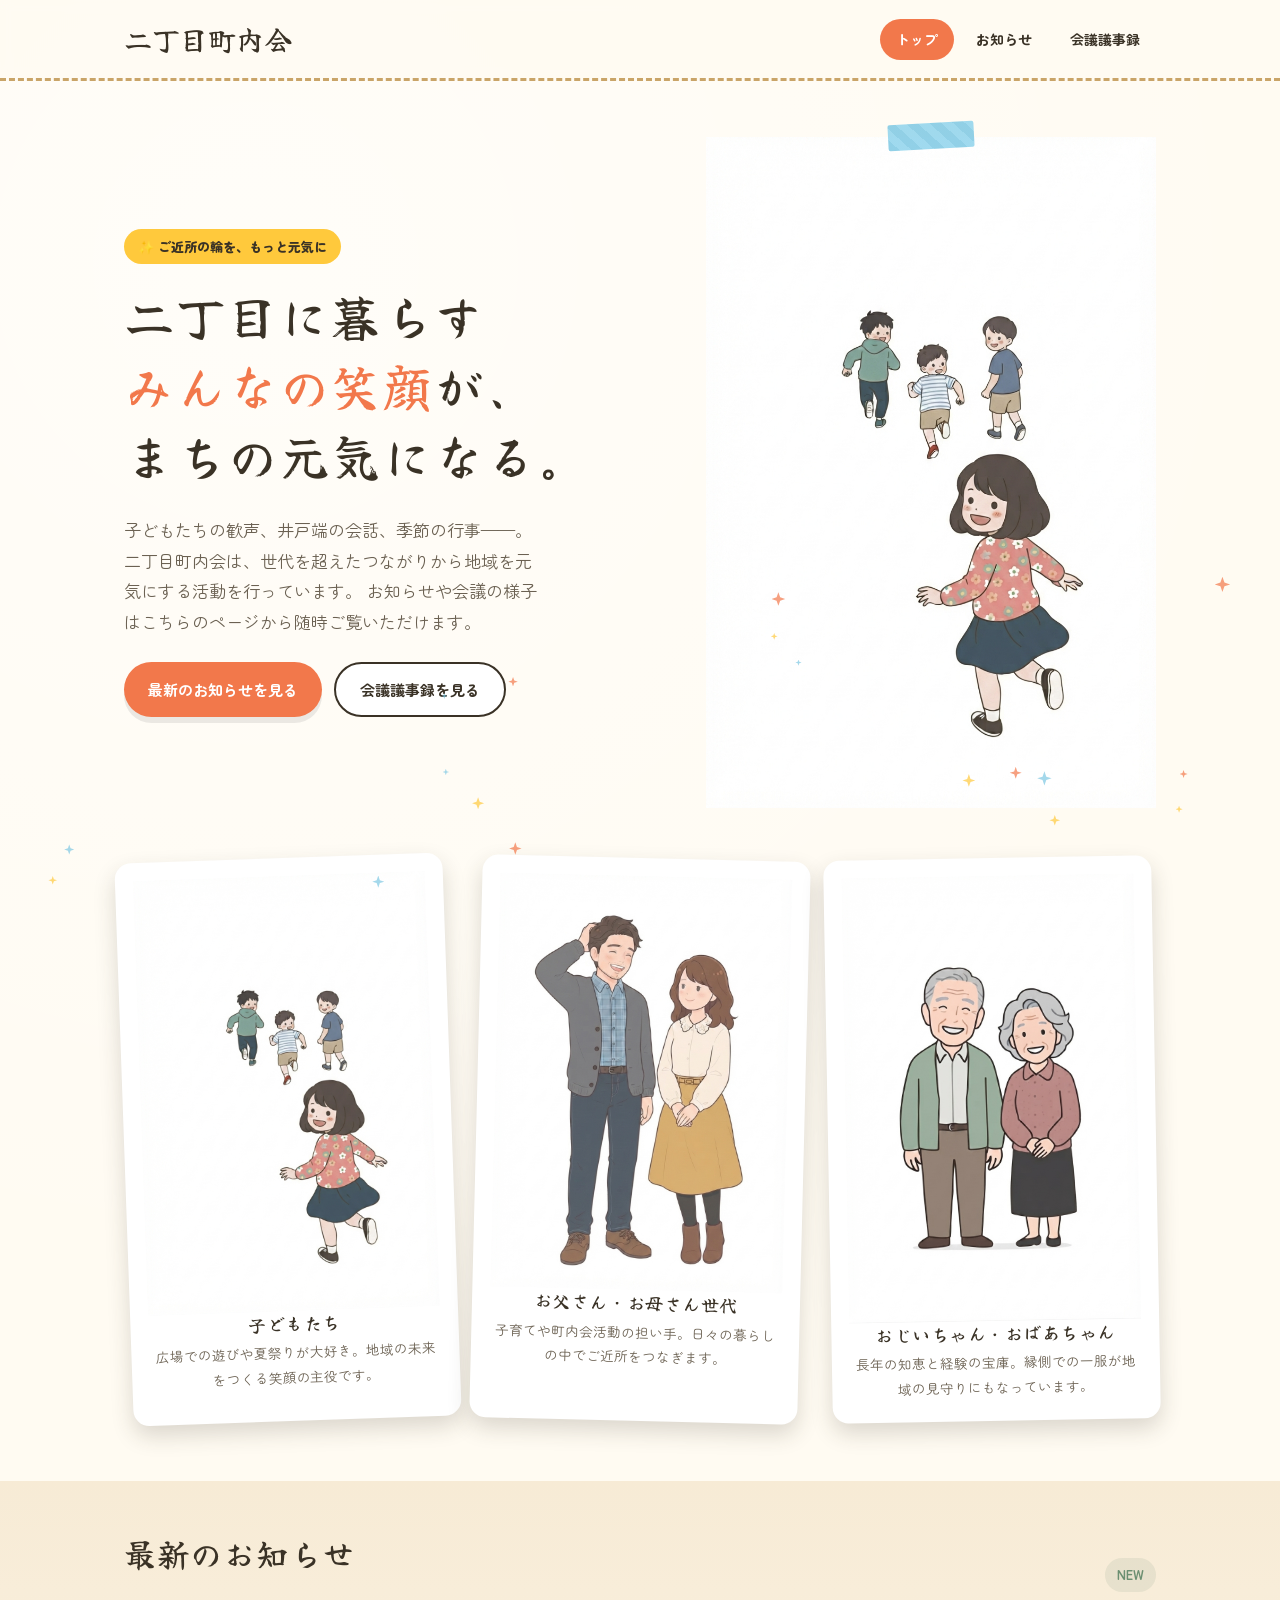
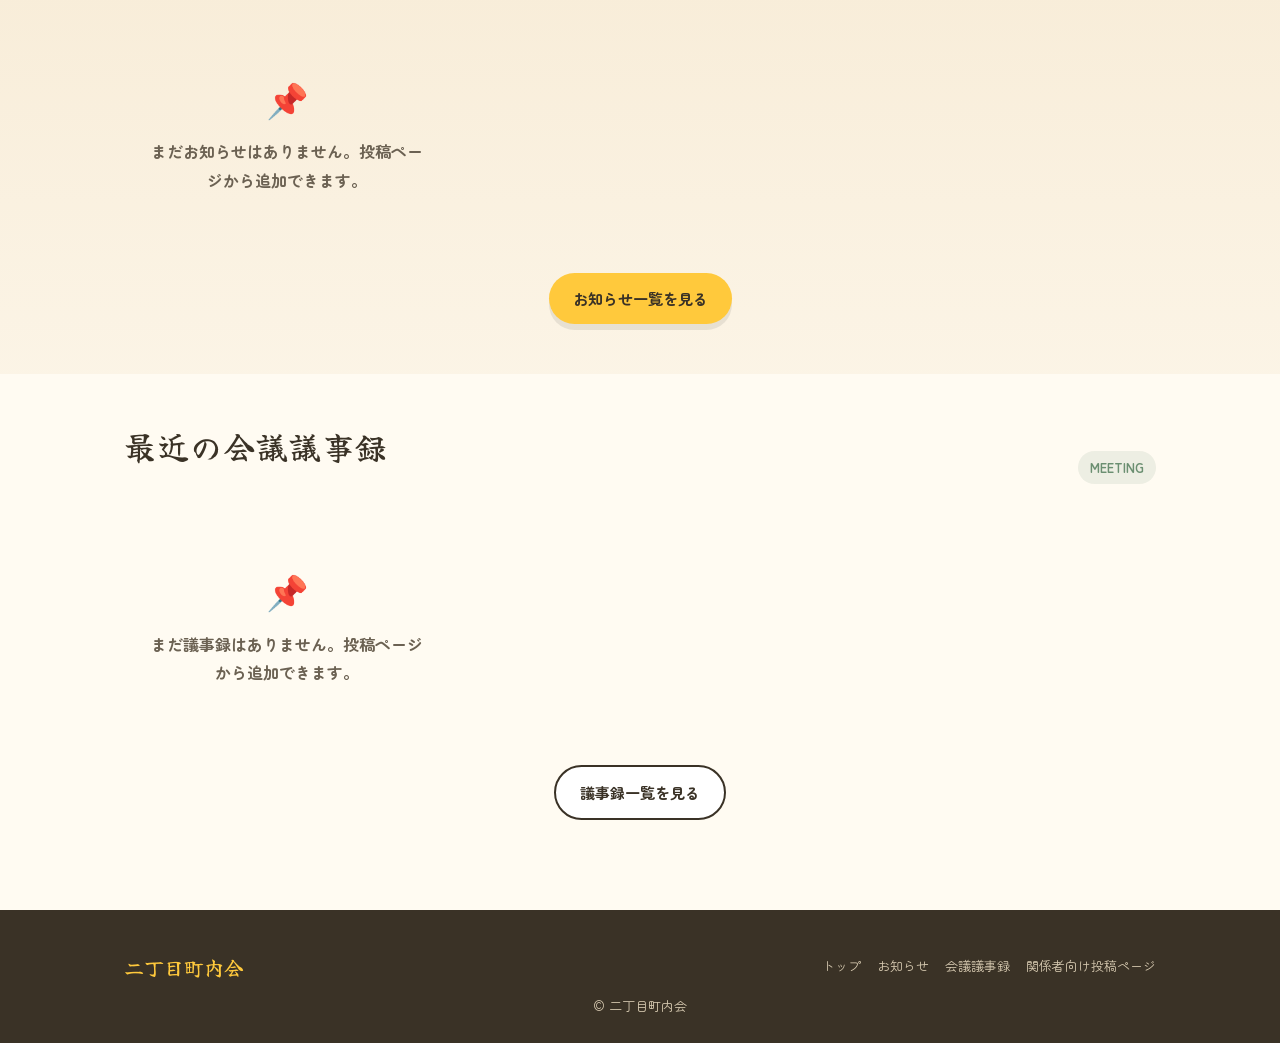
==== index.html @ 6f08406b "update2" ====
<!DOCTYPE html>
<html lang="ja">
<head>
<meta charset="UTF-8">
<meta name="viewport" content="width=device-width, initial-scale=1.0">
<title>二丁目町内会｜トップページ</title>
<link rel="stylesheet" href="css/style.css">
<meta name="viewport" content="width=device-width, initial-scale=1.0">
</head>
<body>
<div class="sparkle-field" aria-hidden="true"></div>

<header class="site-header">
  <div class="container">
    <a class="brand" href="index.html">二丁目町内会</a>
    <nav class="main-nav">
      <ul>
        <li><a href="index.html">トップ</a></li>
        <li><a href="oshirase.html">お知らせ</a></li>
        <li><a href="gijiroku.html">会議議事録</a></li>
      </ul>
    </nav>
  </div>
</header>

<main>

  <section class="hero">
    <div class="container">
      <div class="hero-text">
        <span class="hero-eyebrow">✨ ご近所の輪を、もっと元気に</span>
        <h1>二丁目に暮らす<br><span>みんなの笑顔</span>が、<br>まちの元気になる。</h1>
        <p class="lead">
          子どもたちの歓声、井戸端の会話、季節の行事——。
          二丁目町内会は、世代を超えたつながりから地域を元気にする活動を行っています。
          お知らせや会議の様子はこちらのページから随時ご覧いただけます。
        </p>
        <div class="hero-actions">
          <a class="btn btn-primary" href="oshirase.html">最新のお知らせを見る</a>
          <a class="btn btn-outline" href="gijiroku.html">会議議事録を見る</a>
        </div>
      </div>
      <div class="hero-illust">
        <div class="photo-frame">
          <div class="washi-tape"></div>
          <img src="assets/children.jpg" alt="砂場で仲良く遊ぶ二丁目の子どもたち">
        </div>
      </div>
    </div>
  </section>

  <section class="generations">
    <div class="container">
      <div class="gen-card">
        <img class="illust-photo" src="assets/children.jpg" alt="元気に遊ぶ子どもたち">
        <h3>子どもたち</h3>
        <p>広場での遊びや夏祭りが大好き。地域の未来をつくる笑顔の主役です。</p>
      </div>
      <div class="gen-card">
        <img class="illust-photo" src="assets/papa_mama.jpg" alt="仲の良いお父さん・お母さん世代">
        <h3>お父さん・お母さん世代</h3>
        <p>子育てや町内会活動の担い手。日々の暮らしの中でご近所をつなぎます。</p>
      </div>
      <div class="gen-card">
        <img class="illust-photo" src="assets/jiji_baba.jpg" alt="仲の良いおじいちゃん・おばあちゃん世代">
        <h3>おじいちゃん・おばあちゃん</h3>
        <p>長年の知恵と経験の宝庫。縁側での一服が地域の見守りにもなっています。</p>
      </div>
    </div>
  </section>

  <section class="block alt">
    <div class="container">
      <div class="section-head">
        <h2>最新のお知らせ</h2>
        <span class="tag">NEW</span>
      </div>
      <div id="preview-oshirase" class="board-grid"></div>
      <div style="text-align:center;margin-top:28px;">
        <a class="btn btn-sun" href="oshirase.html">お知らせ一覧を見る</a>
      </div>
    </div>
  </section>

  <section class="block">
    <div class="container">
      <div class="section-head">
        <h2>最近の会議議事録</h2>
        <span class="tag">MEETING</span>
      </div>
      <div id="preview-gijiroku" class="board-grid"></div>
      <div style="text-align:center;margin-top:28px;">
        <a class="btn btn-outline" href="gijiroku.html">議事録一覧を見る</a>
      </div>
    </div>
  </section>

</main>

<footer class="site-footer">
  <div class="container">
    <div>
      <h4>二丁目町内会</h4>
      <!-- <p>お問い合わせ：nichome-chonaikai@gmail.com</p> -->
    </div>
    <ul class="footer-links">
      <li><a href="index.html">トップ</a></li>
      <li><a href="oshirase.html">お知らせ</a></li>
      <li><a href="gijiroku.html">会議議事録</a></li>
      <li><a href="post.html">関係者向け投稿ページ</a></li>
    </ul>
  </div>
  <p class="footer-bottom">© 二丁目町内会</p>
</footer>

<script src="js/common.js"></script>
<script>
  document.addEventListener("DOMContentLoaded", () => {
    renderPreview("#preview-oshirase", "notice", 3, "まだお知らせはありません。投稿ページから追加できます。");
    renderPreview("#preview-gijiroku", "gijiroku", 3, "まだ議事録はありません。投稿ページから追加できます。");
  });
</script>
</body>
</html>
---- css/style.css ----
@import url('https://fonts.googleapis.com/css2?family=Yuji+Syuku&family=Zen+Maru+Gothic:wght@400;500;700;900&display=swap');

/* ============ デザイントークン ============ */
:root{
  --paper:      #FFFBF2; /* 生成りの紙色 */
  --cork:       #E8CDA0; /* コルクボード */
  --cork-dark:  #C9A468;
  --sky:        #7EC8E3; /* そら色 */
  --sun:        #FFC93C; /* ひまわり色 */
  --persimmon:  #F2784B; /* かき色 */
  --moss:       #6B8F71; /* もえぎ色 */
  --ink:        #3A3226; /* 墨色（文字） */
  --ink-soft:   #6b6152;
  --white:      #ffffff;

  --font-display: "Yuji Syuku", serif;
  --font-body: "Zen Maru Gothic", "Hiragino Maru Gothic ProN", sans-serif;

  --radius-card: 10px;
  --shadow-pin: 0 10px 22px rgba(58,50,38,.18);
}

*{ box-sizing:border-box; }
html{ scroll-behavior:smooth; }

body{
  margin:0;
  font-family:var(--font-body);
  color:var(--ink);
  background:
    radial-gradient(circle at 20% 10%, rgba(255,255,255,.5), transparent 40%),
    var(--paper);
  line-height:1.8;
  overflow-x:hidden;
}

img{ max-width:100%; display:block; }
a{ color:inherit; }

h1,h2,h3{
  font-family:var(--font-display);
  font-weight:400;
  letter-spacing:.03em;
  line-height:1.4;
  margin:0 0 .5em;
}

.container{
  max-width:1080px;
  margin:0 auto;
  padding:0 24px;
}

/* ============ きらきら演出（背景パーティクル） ============ */
.sparkle-field{
  position:fixed;
  inset:0;
  pointer-events:none;
  z-index:1;
  overflow:hidden;
}
.sparkle-field span{
  position:absolute;
  display:block;
  width:8px;
  height:8px;
  background:var(--sun);
  clip-path: polygon(50% 0%, 63% 38%, 100% 50%, 63% 62%, 50% 100%, 37% 62%, 0% 50%, 37% 38%);
  opacity:.7;
  animation: float-sparkle linear infinite;
}
.sparkle-field span:nth-child(odd){ background:var(--sky); }
.sparkle-field span:nth-child(3n){ background:var(--persimmon); }

@keyframes float-sparkle{
  0%   { transform:translateY(0) rotate(0deg) scale(.7); opacity:0; }
  10%  { opacity:.8; }
  90%  { opacity:.7; }
  100% { transform:translateY(-110vh) rotate(200deg) scale(1.1); opacity:0; }
}

@media (prefers-reduced-motion: reduce){
  .sparkle-field{ display:none; }
  *{ animation-duration:.001ms !important; animation-iteration-count:1 !important; }
}

/* ============ ヘッダー ============ */
.site-header{
  position:sticky;
  top:0;
  z-index:20;
  background:rgba(255,251,242,.9);
  backdrop-filter:blur(6px);
  border-bottom:3px dashed var(--cork-dark);
}
.site-header .container{
  display:flex;
  align-items:center;
  justify-content:space-between;
  padding-top:14px;
  padding-bottom:14px;
  flex-wrap:wrap;
  gap:10px;
}
.brand{
  display:flex;
  align-items:baseline;
  gap:10px;
  font-family:var(--font-display);
  font-size:clamp(20px,3vw,28px);
  text-decoration:none;
  color:var(--ink);
}
.brand small{
  font-family:var(--font-body);
  font-size:12px;
  color:var(--ink-soft);
  font-weight:700;
}
.main-nav ul{
  list-style:none;
  display:flex;
  gap:6px;
  margin:0;
  padding:0;
  flex-wrap:wrap;
}
.main-nav a{
  display:inline-block;
  padding:8px 16px;
  border-radius:999px;
  text-decoration:none;
  font-weight:700;
  font-size:14px;
  color:var(--ink);
  transition:background .2s, transform .2s;
}
.main-nav a:hover{ background:var(--sun); transform:translateY(-2px); }
.main-nav a.is-active{ background:var(--persimmon); color:#fff; }

/* ============ ヒーロー ============ */
.hero{
  position:relative;
  padding:56px 0 40px;
  overflow:hidden;
}
.hero .container{
  display:grid;
  grid-template-columns:1.1fr .9fr;
  gap:32px;
  align-items:center;
}
.hero-eyebrow{
  display:inline-flex;
  align-items:center;
  gap:8px;
  background:var(--sun);
  color:var(--ink);
  font-weight:900;
  font-size:13px;
  padding:6px 14px;
  border-radius:999px;
  margin-bottom:16px;
}
.hero h1{
  font-size:clamp(30px,4.4vw,50px);
  color:var(--ink);
}
.hero h1 span{ color:var(--persimmon); }
.hero p.lead{
  font-size:17px;
  color:var(--ink-soft);
  max-width:46ch;
  margin-bottom:24px;
}
.hero-illust{
  position:relative;
}
.hero-illust svg{
  width:100%;
  height:auto;
  filter:drop-shadow(0 14px 18px rgba(58,50,38,.15));
  animation: sway 6s ease-in-out infinite;
}
@keyframes sway{
  0%,100%{ transform:translateY(0) rotate(-.4deg); }
  50%{ transform:translateY(-8px) rotate(.4deg); }
}

.btn{
  display:inline-flex;
  align-items:center;
  gap:8px;
  padding:12px 24px;
  border-radius:999px;
  border:none;
  font-family:var(--font-body);
  font-weight:700;
  font-size:15px;
  cursor:pointer;
  text-decoration:none;
  transition:transform .2s, box-shadow .2s, background .2s;
  box-shadow:0 6px 0 rgba(0,0,0,.08);
}
.btn:active{ transform:translateY(3px); box-shadow:none; }
.btn-primary{ background:var(--persimmon); color:#fff; }
.btn-primary:hover{ background:#e0663a; }
.btn-outline{ background:var(--white); color:var(--ink); border:2px solid var(--ink); box-shadow:none; }
.btn-outline:hover{ background:var(--ink); color:#fff; }
.btn-sun{ background:var(--sun); color:var(--ink); }

.hero-actions{ display:flex; gap:12px; flex-wrap:wrap; }

/* 世代が並ぶ帯 */
.generations{
  padding:10px 0 60px;
}
.generations .container{
  display:grid;
  grid-template-columns:repeat(3,1fr);
  gap:24px;
}
.gen-card{
  background:var(--white);
  border-radius:16px;
  padding:18px 18px 22px;
  text-align:center;
  box-shadow:var(--shadow-pin);
  transform:rotate(var(--tilt,0deg));
  transition:transform .25s;
}
.gen-card:nth-child(1){ --tilt:-2deg; }
.gen-card:nth-child(2){ --tilt:1.4deg; }
.gen-card:nth-child(3){ --tilt:-1deg; }
.gen-card:hover{ transform:rotate(0deg) translateY(-6px); }
.gen-card svg{ width:100%; height:auto; margin-bottom:10px; }
.gen-card h3{ font-size:18px; margin-bottom:4px; }
.gen-card p{ font-size:13.5px; color:var(--ink-soft); margin:0; }

/* ============ セクション見出し ============ */
.section-head{
  display:flex;
  align-items:flex-end;
  justify-content:space-between;
  flex-wrap:wrap;
  gap:12px;
  margin-bottom:26px;
}
.section-head h2{ font-size:clamp(22px,3vw,32px); }
.section-head .tag{
  font-family:var(--font-body);
  font-weight:700;
  font-size:13px;
  color:var(--moss);
  background:rgba(107,143,113,.12);
  padding:5px 12px;
  border-radius:999px;
}

section.block{ padding:50px 0; position:relative; }
section.block.alt{
  background:
    linear-gradient(180deg, rgba(232,205,160,.35), rgba(232,205,160,.15));
}

/* ============ コルクボード（お知らせ/議事録一覧） ============ */
.corkboard{
  position:relative;
  background:
    radial-gradient(circle at 10px 10px, rgba(0,0,0,.05) 1px, transparent 1.6px),
    var(--cork);
  background-size:14px 14px, auto;
  border:10px solid var(--cork-dark);
  border-radius:18px;
  padding:34px;
  box-shadow: inset 0 0 40px rgba(0,0,0,.15);
}
.board-grid{
  display:grid;
  grid-template-columns:repeat(auto-fill,minmax(260px,1fr));
  gap:28px;
}

.notice-card{
  position:relative;
  background:var(--white);
  border-radius:4px;
  padding:16px 16px 20px;
  box-shadow:var(--shadow-pin);
  transform:rotate(var(--tilt,-1deg));
  transition:transform .2s, box-shadow .2s;
}
.notice-card:hover{ transform:rotate(0) translateY(-4px); box-shadow:0 16px 26px rgba(58,50,38,.24); }
.notice-card:nth-child(2n){ --tilt:1.2deg; }
.notice-card:nth-child(3n){ --tilt:-1.8deg; }

.washi-tape{
  position:absolute;
  top:-14px;
  left:50%;
  transform:translateX(-50%) rotate(-3deg);
  width:86px;
  height:26px;
  background:repeating-linear-gradient(45deg,var(--sky),var(--sky) 8px,#8fd3ec 8px,#8fd3ec 16px);
  opacity:.85;
  border-radius:2px;
}
.notice-card:nth-child(2n) .washi-tape{ background:repeating-linear-gradient(45deg,var(--persimmon),var(--persimmon) 8px,#ff9a6d 8px,#ff9a6d 16px); }
.notice-card:nth-child(3n) .washi-tape{ background:repeating-linear-gradient(45deg,var(--sun),var(--sun) 8px,#ffe08a 8px,#ffe08a 16px); }

.notice-photo{
  width:100%;
  aspect-ratio:4/3;
  object-fit:cover;
  border-radius:3px;
  margin-bottom:12px;
  background:var(--paper) center/cover no-repeat;
  border:1px solid rgba(58,50,38,.08);
}
.notice-meta{
  display:flex;
  gap:8px;
  align-items:center;
  font-size:12px;
  color:var(--ink-soft);
  margin-bottom:6px;
  font-weight:700;
}
.notice-meta .badge{
  background:var(--moss);
  color:#fff;
  padding:2px 9px;
  border-radius:999px;
  font-size:11px;
}
.notice-card h3{ font-size:17px; margin-bottom:6px; }
.notice-card p.desc{ font-size:14px; color:var(--ink); white-space:pre-wrap; margin:0; }

.empty-note{
  text-align:center;
  padding:50px 20px;
  color:var(--ink-soft);
  font-weight:700;
}
.empty-note span{ font-size:34px; display:block; margin-bottom:8px; }

/* ============ フッター ============ */
.site-footer{
  background:var(--ink);
  color:#f4ead9;
  padding:40px 0 26px;
  margin-top:40px;
}
.site-footer .container{
  display:flex;
  justify-content:space-between;
  flex-wrap:wrap;
  gap:20px;
}
.site-footer h4{ font-family:var(--font-display); font-weight:400; margin:0 0 8px; font-size:20px; color:var(--sun); }
.site-footer p{ margin:0; font-size:13px; color:#d8cbb2; }
.footer-links{ list-style:none; padding:0; margin:0; display:flex; gap:16px; flex-wrap:wrap; }
.footer-links a{ text-decoration:none; font-size:13px; color:#d8cbb2; }
.footer-links a:hover{ color:var(--sun); }
.footer-bottom{
  text-align:center;
  font-size:12px;
  color:#a89777;
  margin-top:24px;
}

/* ============ 投稿ページ用フォーム ============ */
.lock-screen{
  max-width:420px;
  margin:70px auto;
  background:var(--white);
  padding:36px;
  border-radius:16px;
  box-shadow:var(--shadow-pin);
  text-align:center;
}
.lock-screen .icon{ font-size:40px; }
.field{ margin-bottom:18px; text-align:left; }
.field label{ display:block; font-weight:700; font-size:13.5px; margin-bottom:6px; }
.field input[type="password"],
.field input[type="text"],
.field input[type="date"],
.field select,
.field textarea{
  width:100%;
  padding:11px 14px;
  border-radius:10px;
  border:2px solid #e6dcc7;
  font-family:var(--font-body);
  font-size:15px;
  background:var(--paper);
}
.field textarea{ min-height:110px; resize:vertical; }
.field input:focus, .field select:focus, .field textarea:focus{
  outline:3px solid var(--sky);
  outline-offset:1px;
}
.error-msg{ color:var(--persimmon); font-size:13px; font-weight:700; min-height:18px; }

.admin-wrap{
  max-width:760px;
  margin:0 auto;
}
.admin-card{
  background:var(--white);
  border-radius:16px;
  padding:28px;
  box-shadow:var(--shadow-pin);
  margin-bottom:28px;
}
.admin-card h2{ font-size:20px; }
.file-drop{
  border:2px dashed var(--cork-dark);
  border-radius:12px;
  padding:18px;
  text-align:center;
  color:var(--ink-soft);
  font-size:13px;
  background:rgba(232,205,160,.15);
}
.preview-thumb{ margin-top:10px; max-height:160px; border-radius:8px; overflow:hidden; }
.entry-row{
  display:flex;
  gap:14px;
  align-items:flex-start;
  padding:14px 0;
  border-bottom:1px solid #eee2cc;
}
.entry-row img{ width:76px; height:76px; object-fit:cover; border-radius:8px; flex:none; }
.entry-row .info{ flex:1; }
.entry-row .info h4{ margin:0 0 4px; font-size:15px; }
.entry-row .info p{ margin:0; font-size:12.5px; color:var(--ink-soft); }
.entry-row .del-btn{
  background:none;
  border:1px solid var(--persimmon);
  color:var(--persimmon);
  border-radius:999px;
  padding:6px 14px;
  font-size:12px;
  font-weight:700;
  cursor:pointer;
  flex:none;
}
.entry-row .del-btn:hover{ background:var(--persimmon); color:#fff; }
.toast{
  position:fixed;
  bottom:24px;
  left:50%;
  transform:translateX(-50%) translateY(20px);
  background:var(--ink);
  color:#fff;
  padding:12px 22px;
  border-radius:999px;
  font-size:14px;
  font-weight:700;
  opacity:0;
  pointer-events:none;
  transition:opacity .3s, transform .3s;
  z-index:50;
}
.toast.show{ opacity:1; transform:translateX(-50%) translateY(0); }

.logout-bar{
  display:flex;
  justify-content:flex-end;
  margin-bottom:14px;
}
.logout-bar button{
  background:none;
  border:none;
  color:var(--ink-soft);
  text-decoration:underline;
  cursor:pointer;
  font-size:13px;
  font-family:var(--font-body);
}

/* ============ レスポンシブ ============ */
@media (max-width: 760px){
  .hero .container{ grid-template-columns:1fr; }
  .hero-illust{ order:-1; max-width:320px; margin:0 auto; }
  .generations .container{ grid-template-columns:1fr; }
  .site-footer .container{ flex-direction:column; }
}
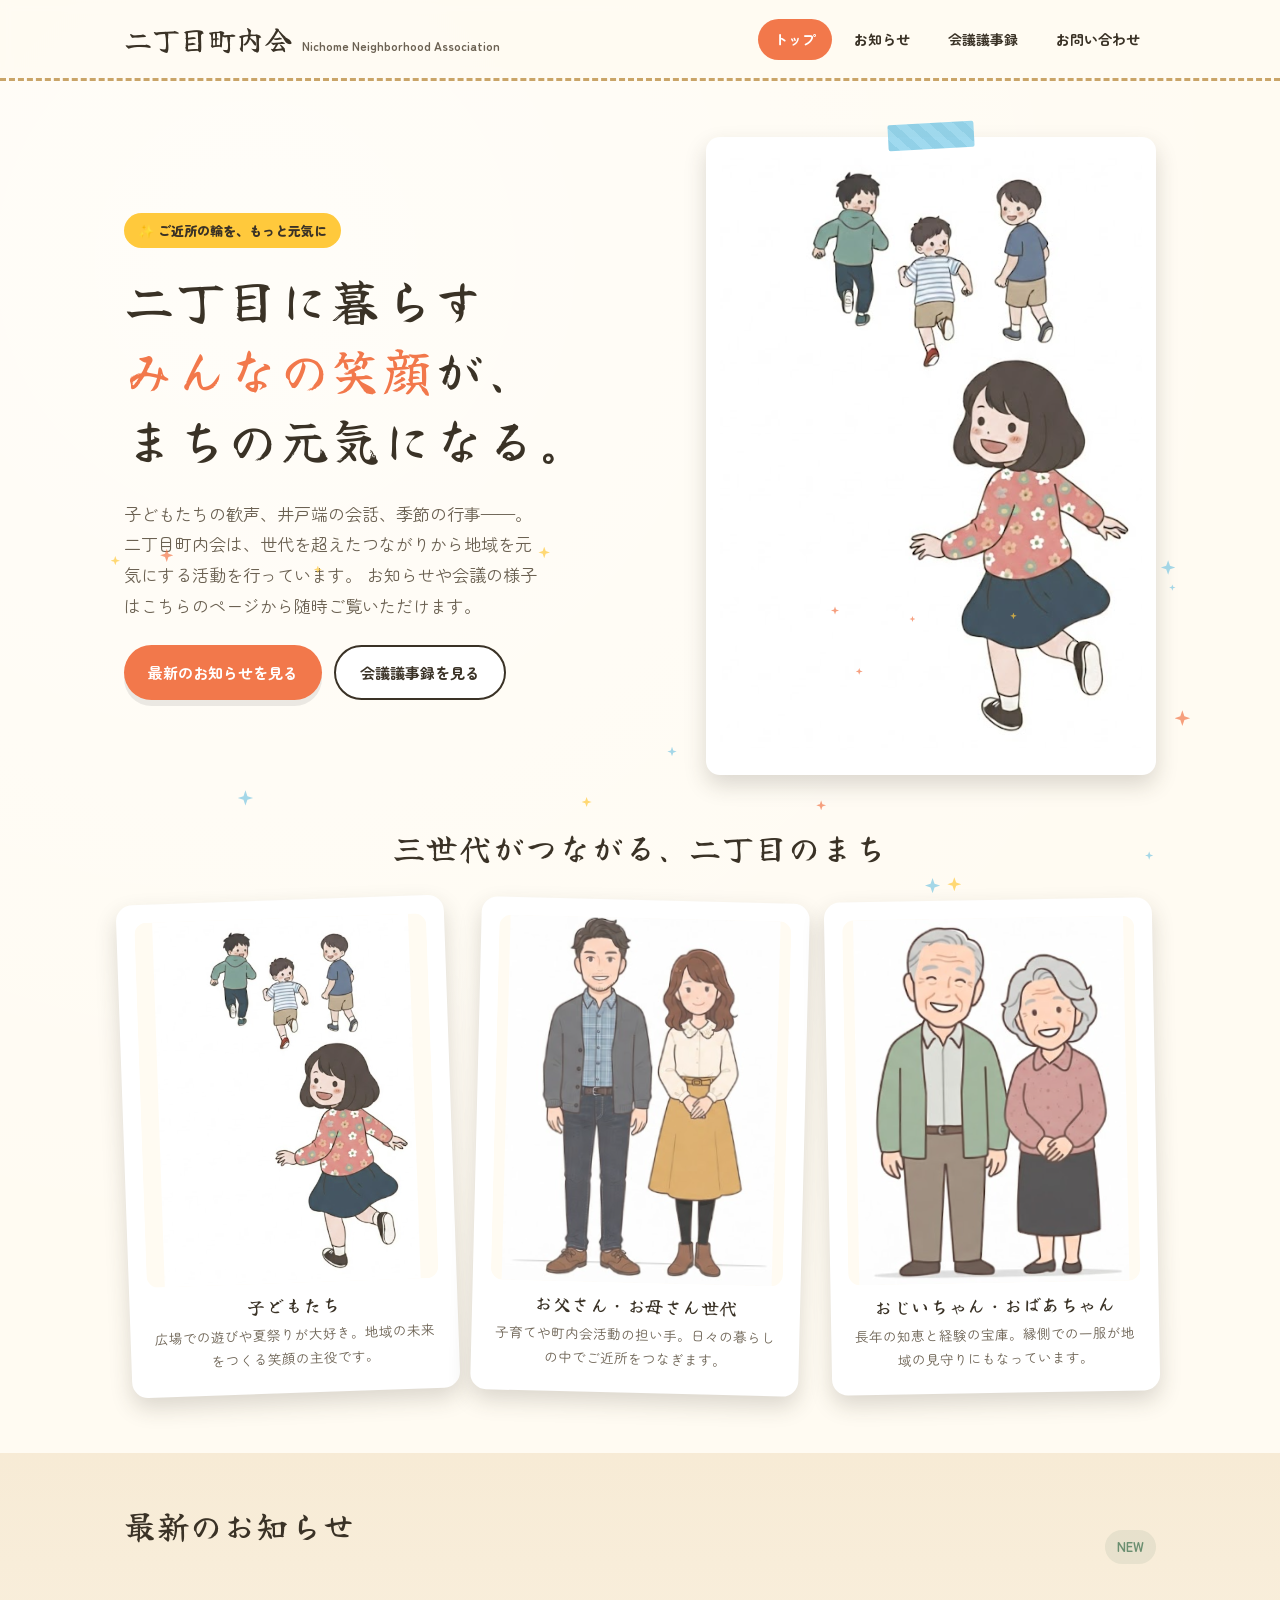
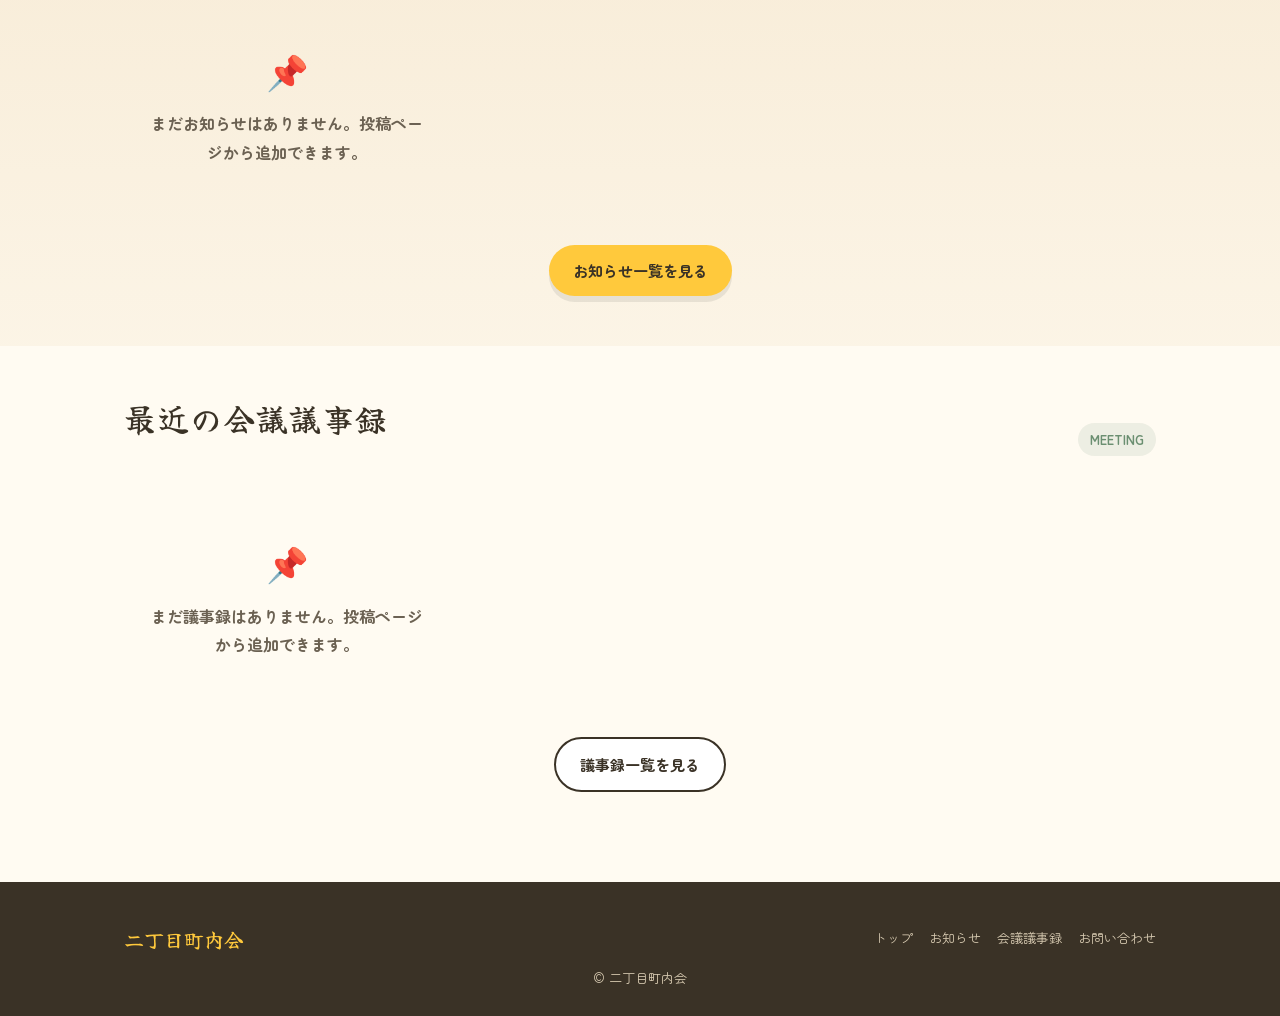
==== commit ec839c05: "update4" ====
--- a/index.html
+++ b/index.html
@@ -5,19 +5,19 @@
 <meta name="viewport" content="width=device-width, initial-scale=1.0">
 <title>二丁目町内会｜トップページ</title>
 <link rel="stylesheet" href="css/style.css">
-<meta name="viewport" content="width=device-width, initial-scale=1.0">
 </head>
 <body>
 <div class="sparkle-field" aria-hidden="true"></div>
 
 <header class="site-header">
   <div class="container">
-    <a class="brand" href="index.html">二丁目町内会</a>
+    <a class="brand" href="index.html">二丁目町内会 <small>Nichome Neighborhood Association</small></a>
     <nav class="main-nav">
       <ul>
         <li><a href="index.html">トップ</a></li>
         <li><a href="oshirase.html">お知らせ</a></li>
         <li><a href="gijiroku.html">会議議事録</a></li>
+        <li><a href="contact.html">お問い合わせ</a></li>
       </ul>
     </nav>
   </div>
@@ -36,14 +36,14 @@
           お知らせや会議の様子はこちらのページから随時ご覧いただけます。
         </p>
         <div class="hero-actions">
-          <a class="btn btn-primary" href="oshirase.html">最新のお知らせを見る</a>
+          <a class="btn btn-primary btn-pulse" href="oshirase.html">最新のお知らせを見る</a>
           <a class="btn btn-outline" href="gijiroku.html">会議議事録を見る</a>
         </div>
       </div>
       <div class="hero-illust">
         <div class="photo-frame">
           <div class="washi-tape"></div>
-          <img src="assets/children.jpg" alt="砂場で仲良く遊ぶ二丁目の子どもたち">
+          <img src="assets/illust-kids.png" alt="砂場で仲良く遊ぶ二丁目の子どもたち">
         </div>
       </div>
     </div>
@@ -51,27 +51,32 @@
 
   <section class="generations">
     <div class="container">
-      <div class="gen-card">
-        <img class="illust-photo" src="assets/children.jpg" alt="元気に遊ぶ子どもたち">
-        <h3>子どもたち</h3>
-        <p>広場での遊びや夏祭りが大好き。地域の未来をつくる笑顔の主役です。</p>
+      <div class="section-head reveal" style="justify-content:center;text-align:center;display:block;margin-bottom:30px;">
+        <h2>三世代がつながる、二丁目のまち</h2>
       </div>
-      <div class="gen-card">
-        <img class="illust-photo" src="assets/papa_mama.jpg" alt="仲の良いお父さん・お母さん世代">
-        <h3>お父さん・お母さん世代</h3>
-        <p>子育てや町内会活動の担い手。日々の暮らしの中でご近所をつなぎます。</p>
-      </div>
-      <div class="gen-card">
-        <img class="illust-photo" src="assets/jiji_baba.jpg" alt="仲の良いおじいちゃん・おばあちゃん世代">
-        <h3>おじいちゃん・おばあちゃん</h3>
-        <p>長年の知恵と経験の宝庫。縁側での一服が地域の見守りにもなっています。</p>
+      <div class="gen-grid">
+        <div class="gen-card">
+          <img class="illust-photo" src="assets/illust-kids.png" alt="元気に遊ぶ子どもたち">
+          <h3>子どもたち</h3>
+          <p>広場での遊びや夏祭りが大好き。地域の未来をつくる笑顔の主役です。</p>
+        </div>
+        <div class="gen-card">
+          <img class="illust-photo" src="assets/illust-parents.png" alt="仲の良いお父さん・お母さん世代">
+          <h3>お父さん・お母さん世代</h3>
+          <p>子育てや町内会活動の担い手。日々の暮らしの中でご近所をつなぎます。</p>
+        </div>
+        <div class="gen-card">
+          <img class="illust-photo" src="assets/illust-grandparents.png" alt="仲の良いおじいちゃん・おばあちゃん世代">
+          <h3>おじいちゃん・おばあちゃん</h3>
+          <p>長年の知恵と経験の宝庫。縁側での一服が地域の見守りにもなっています。</p>
+        </div>
       </div>
     </div>
   </section>
 
   <section class="block alt">
     <div class="container">
-      <div class="section-head">
+      <div class="section-head reveal">
         <h2>最新のお知らせ</h2>
         <span class="tag">NEW</span>
       </div>
@@ -84,7 +89,7 @@
 
   <section class="block">
     <div class="container">
-      <div class="section-head">
+      <div class="section-head reveal">
         <h2>最近の会議議事録</h2>
         <span class="tag">MEETING</span>
       </div>
@@ -101,13 +106,14 @@
   <div class="container">
     <div>
       <h4>二丁目町内会</h4>
-      <!-- <p>お問い合わせ：nichome-chonaikai@gmail.com</p> -->
+      <!-- <p>〒000-0000 二丁目地区内　会館：二丁目集会所</p>
+      <p>お問い合わせ：nichome-chonaikai@example.com（仮）</p> -->
     </div>
     <ul class="footer-links">
       <li><a href="index.html">トップ</a></li>
       <li><a href="oshirase.html">お知らせ</a></li>
       <li><a href="gijiroku.html">会議議事録</a></li>
-      <li><a href="post.html">関係者向け投稿ページ</a></li>
+      <li><a href="contact.html">お問い合わせ</a></li>
     </ul>
   </div>
   <p class="footer-bottom">© 二丁目町内会</p>
@@ -121,4 +127,4 @@
   });
 </script>
 </body>
-</html>+</html>
--- a/css/style.css
+++ b/css/style.css
@@ -21,7 +21,7 @@
 }
 
 *{ box-sizing:border-box; }
-html{ scroll-behavior:smooth; }
+html{ scroll-behavior:smooth; -webkit-text-size-adjust:100%; text-size-adjust:100%; }
 
 body{
   margin:0;
@@ -32,9 +32,10 @@
     var(--paper);
   line-height:1.8;
   overflow-x:hidden;
-}
-
-img{ max-width:100%; display:block; }
+  width:100%;
+}
+
+img,svg{ max-width:100%; display:block; }
 a{ color:inherit; }
 
 h1,h2,h3{
@@ -81,6 +82,7 @@
 
 @media (prefers-reduced-motion: reduce){
   .sparkle-field{ display:none; }
+  .reveal{ opacity:1 !important; transform:none !important; }
   *{ animation-duration:.001ms !important; animation-iteration-count:1 !important; }
 }
 
@@ -182,10 +184,60 @@
   filter:drop-shadow(0 14px 18px rgba(58,50,38,.15));
   animation: sway 6s ease-in-out infinite;
 }
+.photo-frame{
+  position:relative;
+  background:var(--white);
+  padding:14px 14px 22px;
+  border-radius:14px;
+  box-shadow:var(--shadow-pin);
+  animation: sway 6s ease-in-out infinite;
+}
+.photo-frame img{
+  width:100%;
+  height:auto;
+  border-radius:6px;
+  display:block;
+}
 @keyframes sway{
   0%,100%{ transform:translateY(0) rotate(-.4deg); }
   50%{ transform:translateY(-8px) rotate(.4deg); }
 }
+
+/* ---- スクロールで現れる演出 ---- */
+.reveal{
+  opacity:0;
+  transform:translateY(28px);
+  transition:opacity .7s ease, transform .7s ease;
+}
+.reveal.is-visible{
+  opacity:1;
+  transform:translateY(0);
+}
+
+/* ---- カード類の登場アニメーション（描画時に自動再生） ---- */
+@keyframes cardPopIn{
+  0%{ opacity:0; transform:translateY(18px) scale(.96); }
+  100%{ opacity:1; transform:translateY(0) scale(1); }
+}
+.gen-card, .notice-card{
+  animation:cardPopIn .6s ease backwards;
+}
+.gen-card:nth-child(1){ animation-delay:.05s; }
+.gen-card:nth-child(2){ animation-delay:.18s; }
+.gen-card:nth-child(3){ animation-delay:.31s; }
+.notice-card:nth-child(1){ animation-delay:.03s; }
+.notice-card:nth-child(2){ animation-delay:.1s; }
+.notice-card:nth-child(3){ animation-delay:.17s; }
+.notice-card:nth-child(4){ animation-delay:.24s; }
+.notice-card:nth-child(5){ animation-delay:.31s; }
+.notice-card:nth-child(6){ animation-delay:.38s; }
+
+/* ---- 目を引くボタンの鼓動 ---- */
+@keyframes btnPulse{
+  0%,100%{ box-shadow:0 6px 0 rgba(0,0,0,.08), 0 0 0 0 rgba(242,120,75,.35); }
+  50%{ box-shadow:0 6px 0 rgba(0,0,0,.08), 0 0 0 8px rgba(242,120,75,0); }
+}
+.btn-pulse{ animation:btnPulse 2.4s ease-in-out infinite; }
 
 .btn{
   display:inline-flex;
@@ -215,7 +267,7 @@
 .generations{
   padding:10px 0 60px;
 }
-.generations .container{
+.gen-grid{
   display:grid;
   grid-template-columns:repeat(3,1fr);
   gap:24px;
@@ -234,6 +286,14 @@
 .gen-card:nth-child(3){ --tilt:-1deg; }
 .gen-card:hover{ transform:rotate(0deg) translateY(-6px); }
 .gen-card svg{ width:100%; height:auto; margin-bottom:10px; }
+.gen-card .illust-photo{
+  width:100%;
+  aspect-ratio:4/5;
+  object-fit:contain;
+  background:var(--paper);
+  border-radius:12px;
+  margin-bottom:10px;
+}
 .gen-card h3{ font-size:18px; margin-bottom:4px; }
 .gen-card p{ font-size:13.5px; color:var(--ink-soft); margin:0; }
 
@@ -392,7 +452,7 @@
   border-radius:10px;
   border:2px solid #e6dcc7;
   font-family:var(--font-body);
-  font-size:15px;
+  font-size:16px;
   background:var(--paper);
 }
 .field textarea{ min-height:110px; resize:vertical; }
@@ -480,10 +540,96 @@
   font-family:var(--font-body);
 }
 
+/* ============ 議事録ページ下部：関係者向けリンク ============ */
+.staff-link-note{
+  text-align:center;
+  margin-top:36px;
+  padding-top:20px;
+  border-top:1px dashed var(--cork-dark);
+}
+.staff-link-note a{
+  font-size:13px;
+  color:var(--ink-soft);
+  text-decoration:underline;
+}
+.staff-link-note a:hover{ color:var(--persimmon); }
+
+/* ============ お問い合わせページ ============ */
+.contact-note{
+  background:rgba(107,143,113,.1);
+  border:1px solid rgba(107,143,113,.35);
+  border-radius:12px;
+  padding:14px 18px;
+  font-size:13.5px;
+  color:var(--ink-soft);
+  margin-bottom:24px;
+}
+.success-panel{
+  text-align:center;
+  padding:40px 20px;
+}
+.success-panel .icon{ font-size:44px; }
+
 /* ============ レスポンシブ ============ */
+@media (max-width: 980px){
+  .container{ padding:0 20px; }
+}
+
 @media (max-width: 760px){
-  .hero .container{ grid-template-columns:1fr; }
-  .hero-illust{ order:-1; max-width:320px; margin:0 auto; }
-  .generations .container{ grid-template-columns:1fr; }
-  .site-footer .container{ flex-direction:column; }
-}
+  .hero{ padding:40px 0 28px; }
+  .hero .container{ grid-template-columns:1fr; gap:22px; }
+  .hero-illust{ order:-1; max-width:340px; margin:0 auto; }
+  .hero p.lead{ font-size:15.5px; max-width:none; }
+  .hero-actions{ justify-content:center; }
+
+  .generations{ padding:6px 0 44px; }
+  .gen-grid{ grid-template-columns:1fr; gap:18px; }
+
+  section.block{ padding:36px 0; }
+
+  .corkboard{
+    padding:16px;
+    border-width:7px;
+    border-radius:14px;
+  }
+  .board-grid{
+    grid-template-columns:1fr;
+    gap:20px;
+  }
+
+  /* カードの傾き(回転)は狭い画面だと端がはみ出して見えるため無効化 */
+  .gen-card, .notice-card{
+    transform:none !important;
+  }
+  .gen-card:hover, .notice-card:hover{
+    transform:translateY(-4px) !important;
+  }
+
+  .site-header .container{
+    justify-content:center;
+    text-align:center;
+  }
+  .brand{ flex-direction:column; align-items:center; gap:2px; }
+  .main-nav ul{ justify-content:center; }
+  .main-nav a{ padding:7px 13px; font-size:13px; }
+
+  .site-footer{ text-align:center; }
+  .site-footer .container{ flex-direction:column; align-items:center; text-align:center; }
+  .footer-links{ justify-content:center; }
+
+  .lock-screen{ margin:36px auto; padding:26px 20px; max-width:100%; }
+  .admin-card{ padding:20px 18px; }
+}
+
+@media (max-width: 420px){
+  .container{ padding:0 14px; }
+  .hero h1{ font-size:clamp(24px,7vw,32px); }
+  .hero-eyebrow{ font-size:12px; padding:5px 12px; }
+  .section-head h2{ font-size:20px; }
+  .corkboard{ padding:10px; border-width:6px; }
+  .notice-card{ padding:12px 12px 16px; }
+  .gen-card{ padding:14px 14px 18px; }
+  .btn{ padding:11px 18px; font-size:14px; }
+  .entry-row{ flex-wrap:wrap; }
+  .entry-row .del-btn{ margin-left:auto; }
+}
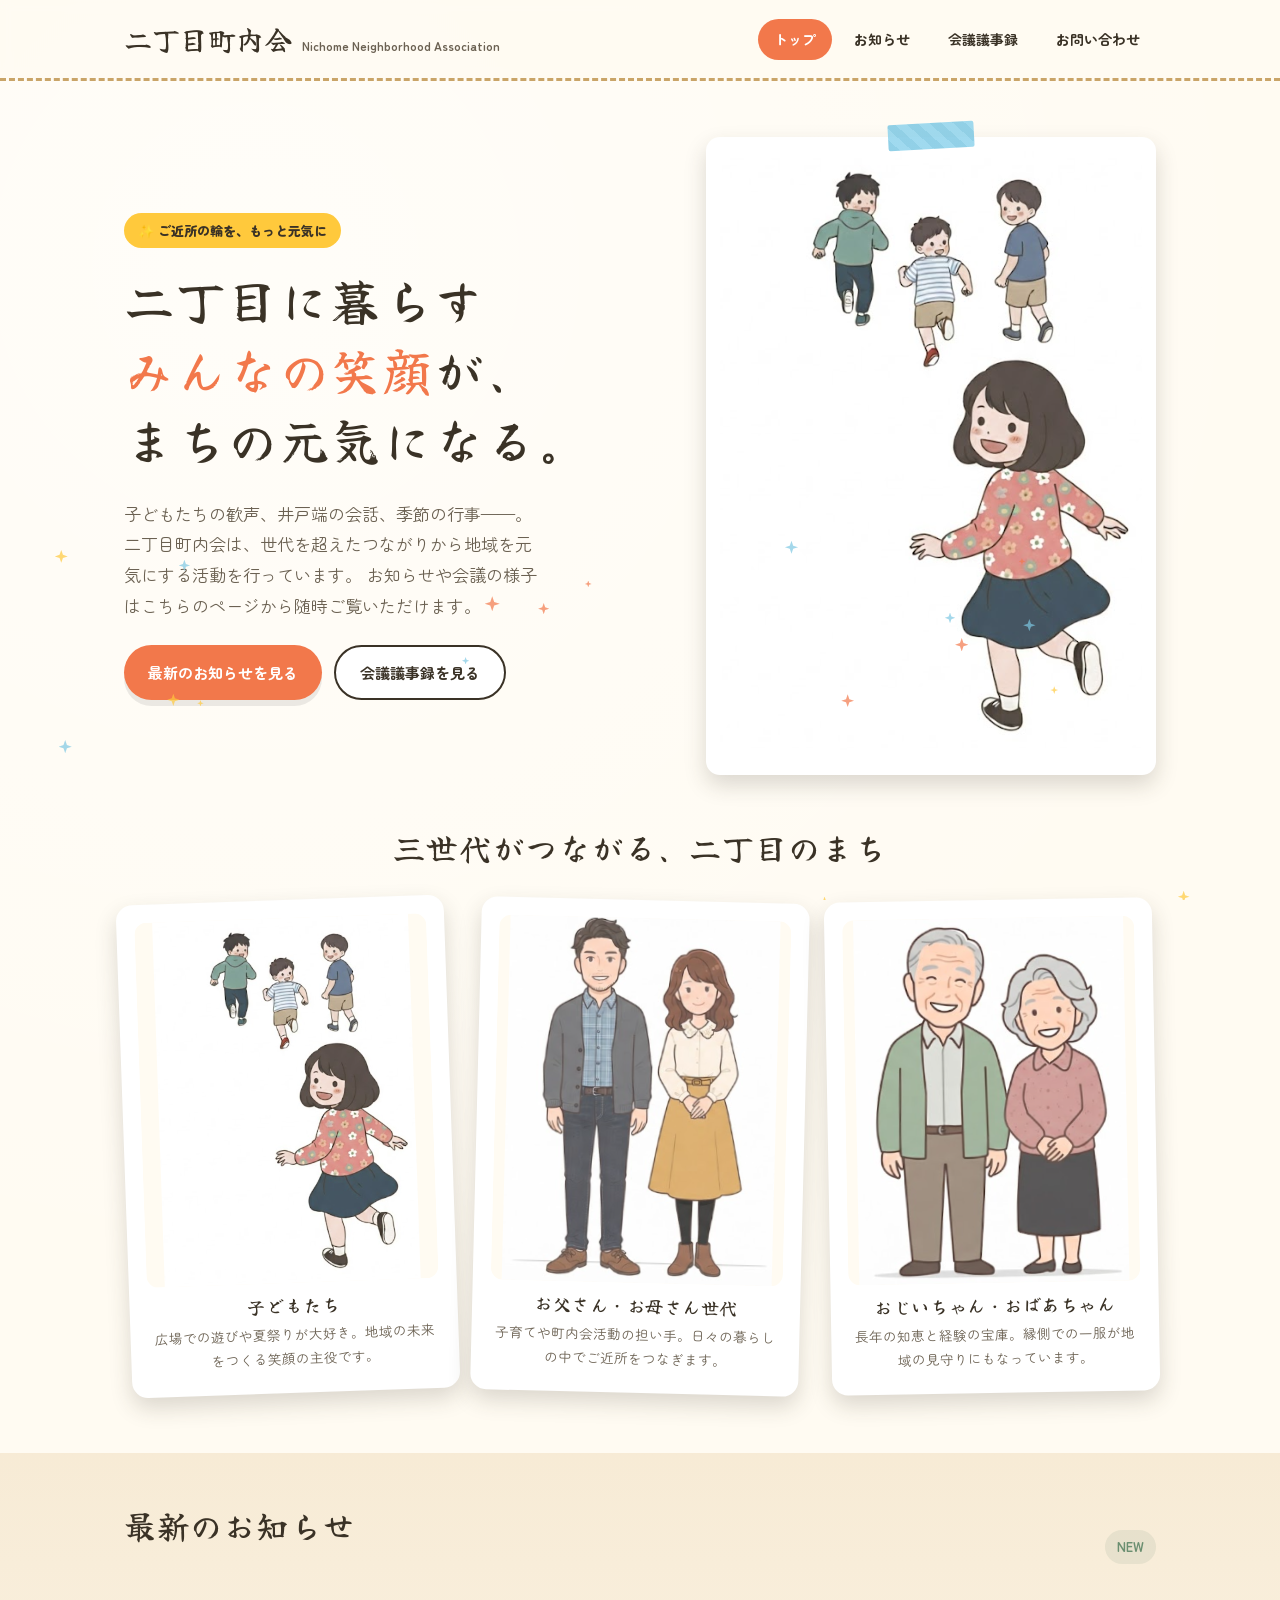
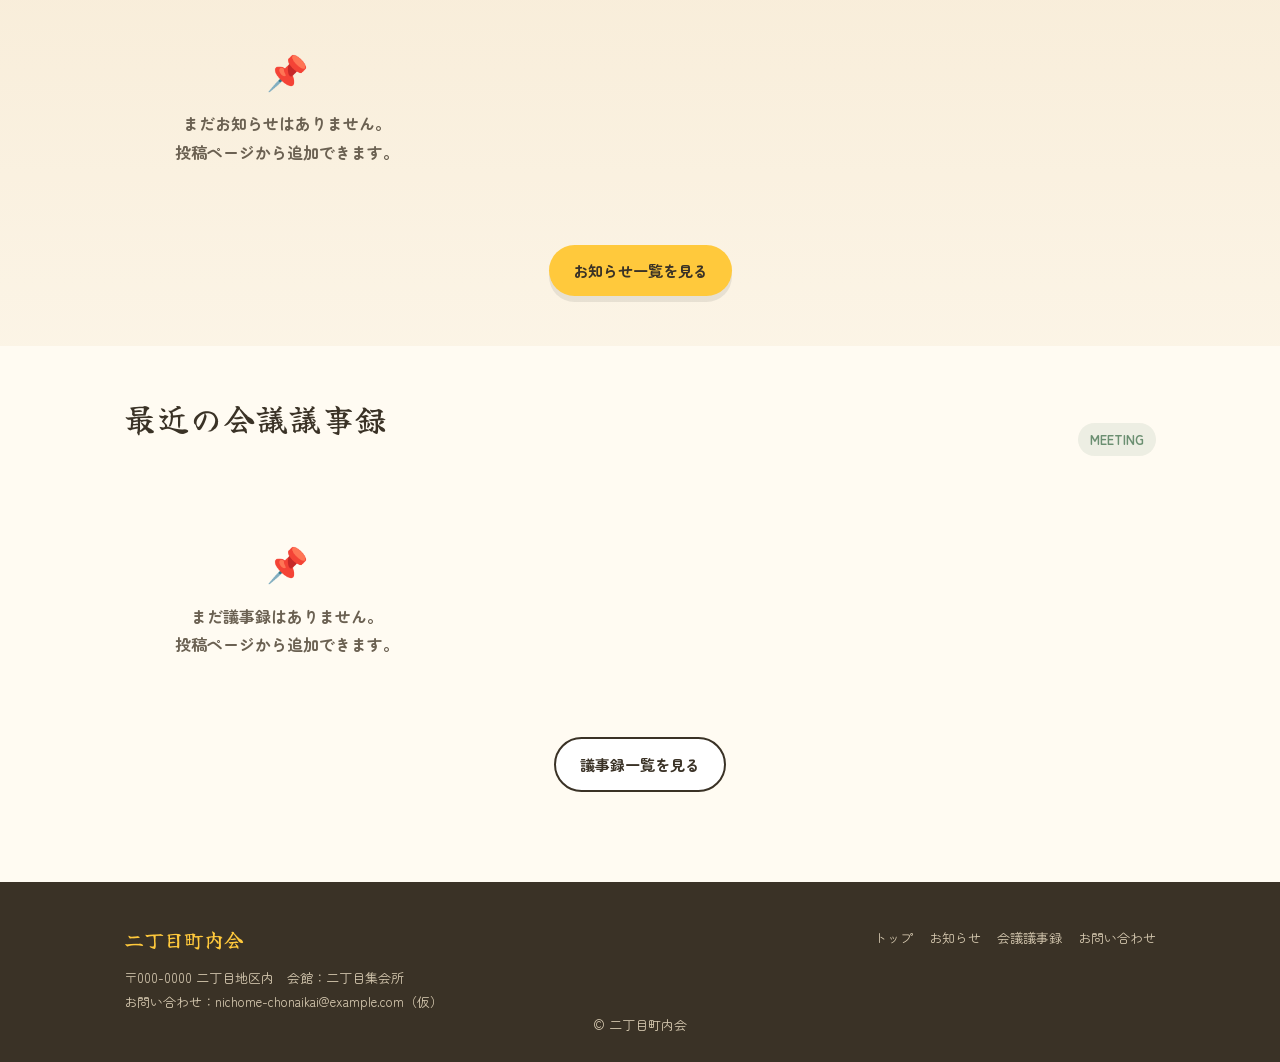
==== commit 5635f328: "update5" ====
--- a/index.html
+++ b/index.html
@@ -106,8 +106,8 @@
   <div class="container">
     <div>
       <h4>二丁目町内会</h4>
-      <!-- <p>〒000-0000 二丁目地区内　会館：二丁目集会所</p>
-      <p>お問い合わせ：nichome-chonaikai@example.com（仮）</p> -->
+      <p>〒000-0000 二丁目地区内　会館：二丁目集会所</p>
+      <p>お問い合わせ：nichome-chonaikai@example.com（仮）</p>
     </div>
     <ul class="footer-links">
       <li><a href="index.html">トップ</a></li>
@@ -122,8 +122,8 @@
 <script src="js/common.js"></script>
 <script>
   document.addEventListener("DOMContentLoaded", () => {
-    renderPreview("#preview-oshirase", "notice", 3, "まだお知らせはありません。投稿ページから追加できます。");
-    renderPreview("#preview-gijiroku", "gijiroku", 3, "まだ議事録はありません。投稿ページから追加できます。");
+    renderPreview("#preview-oshirase", "notice", 3, "まだお知らせはありません。<br>投稿ページから追加できます。");
+    renderPreview("#preview-gijiroku", "gijiroku", 3, "まだ議事録はありません。<br>投稿ページから追加できます。");
   });
 </script>
 </body>
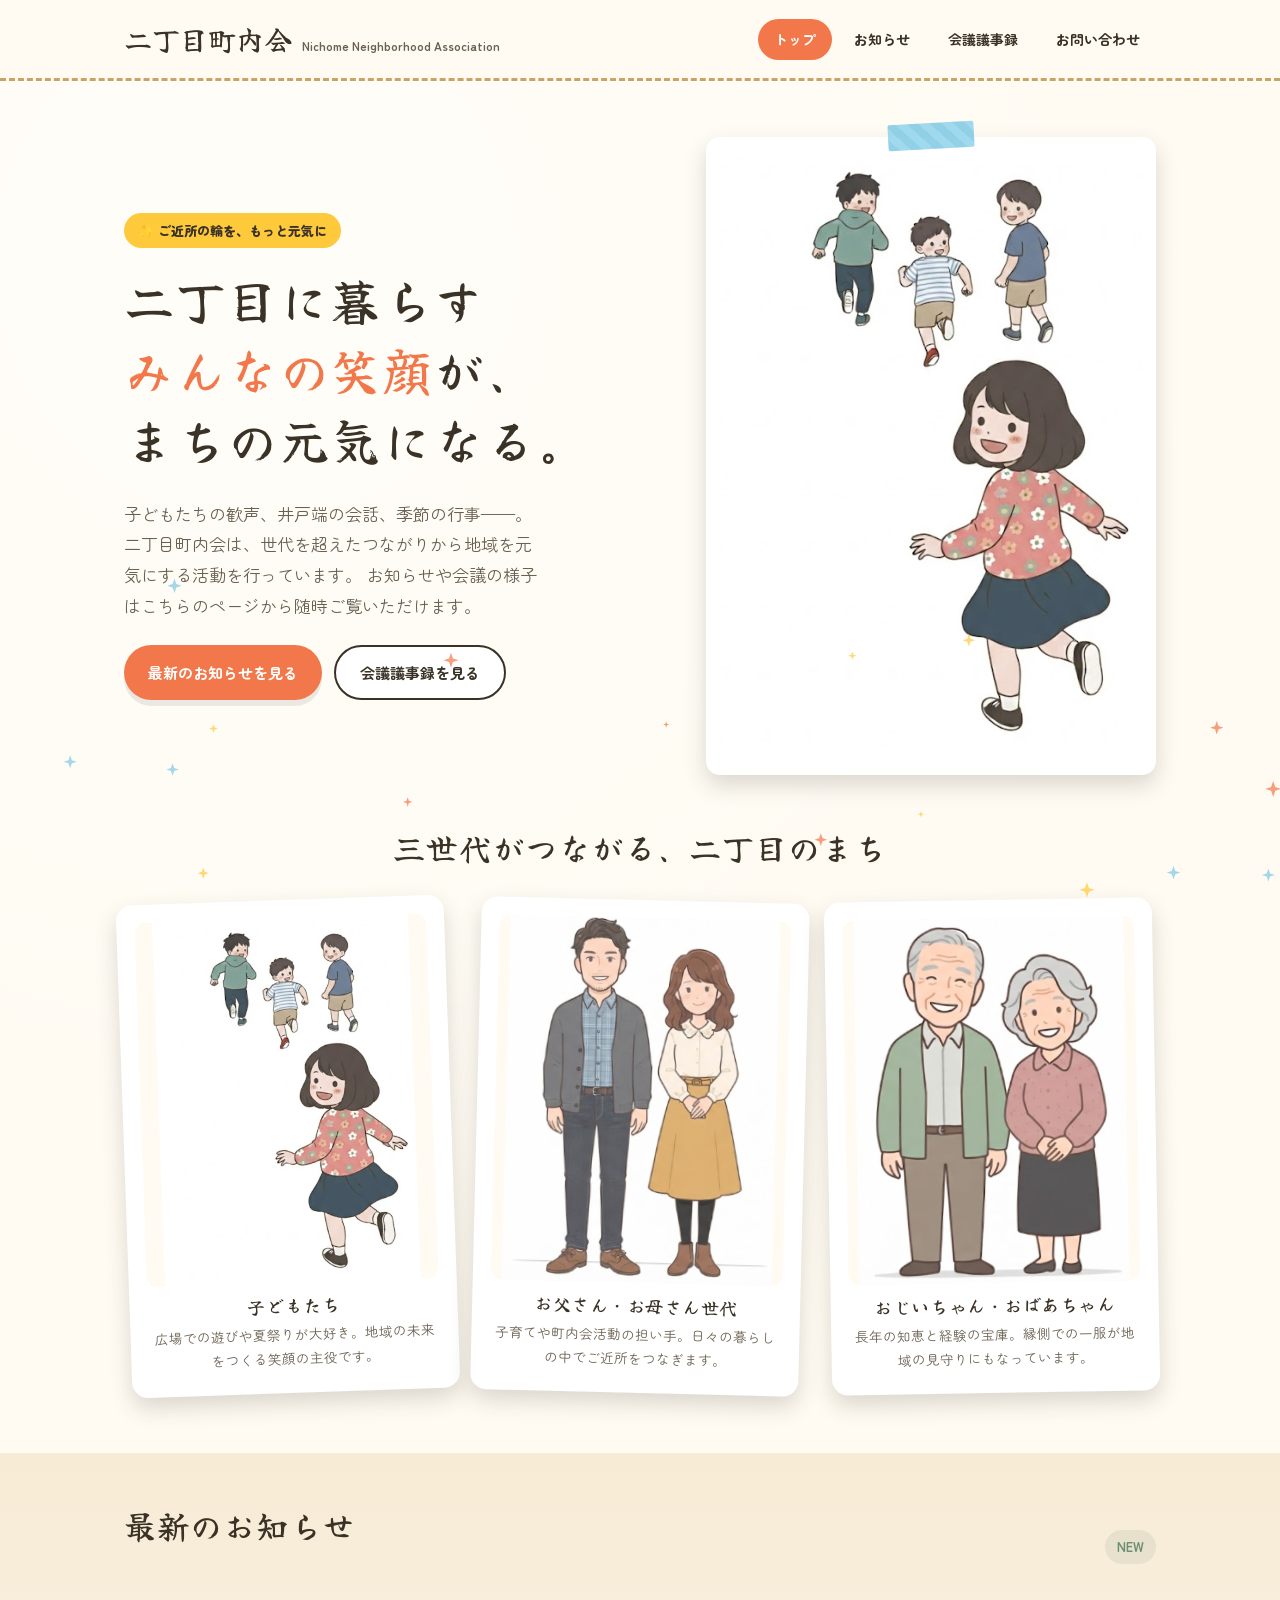
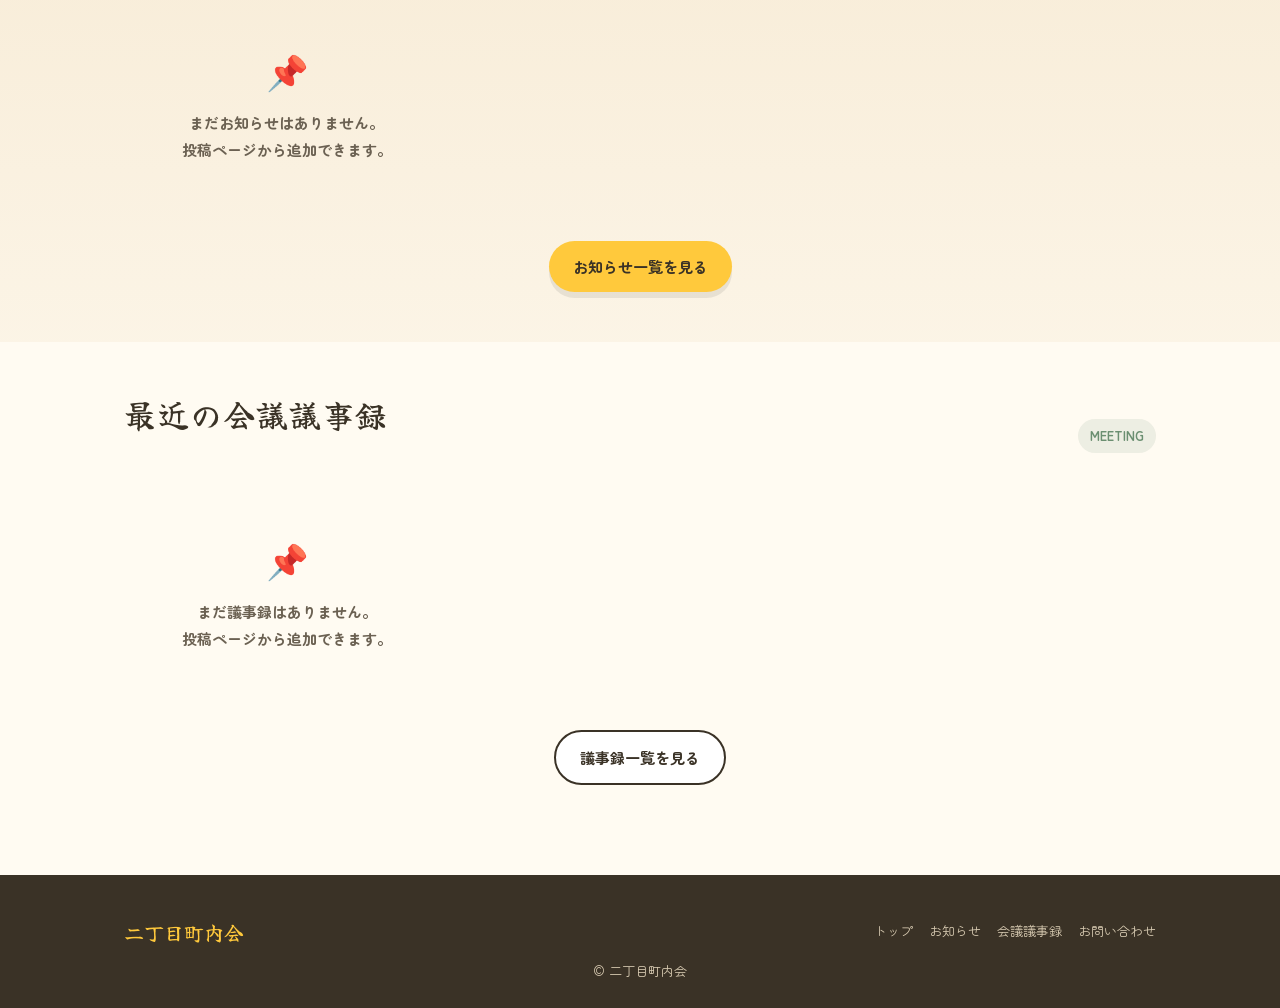
==== commit d6bde7d9: "updfate6" ====
--- a/index.html
+++ b/index.html
@@ -106,8 +106,6 @@
   <div class="container">
     <div>
       <h4>二丁目町内会</h4>
-      <p>〒000-0000 二丁目地区内　会館：二丁目集会所</p>
-      <p>お問い合わせ：nichome-chonaikai@example.com（仮）</p>
     </div>
     <ul class="footer-links">
       <li><a href="index.html">トップ</a></li>
--- a/css/style.css
+++ b/css/style.css
@@ -401,6 +401,7 @@
   padding:50px 20px;
   color:var(--ink-soft);
   font-weight:700;
+  font-size:15px;
 }
 .empty-note span{ font-size:34px; display:block; margin-bottom:8px; }
 
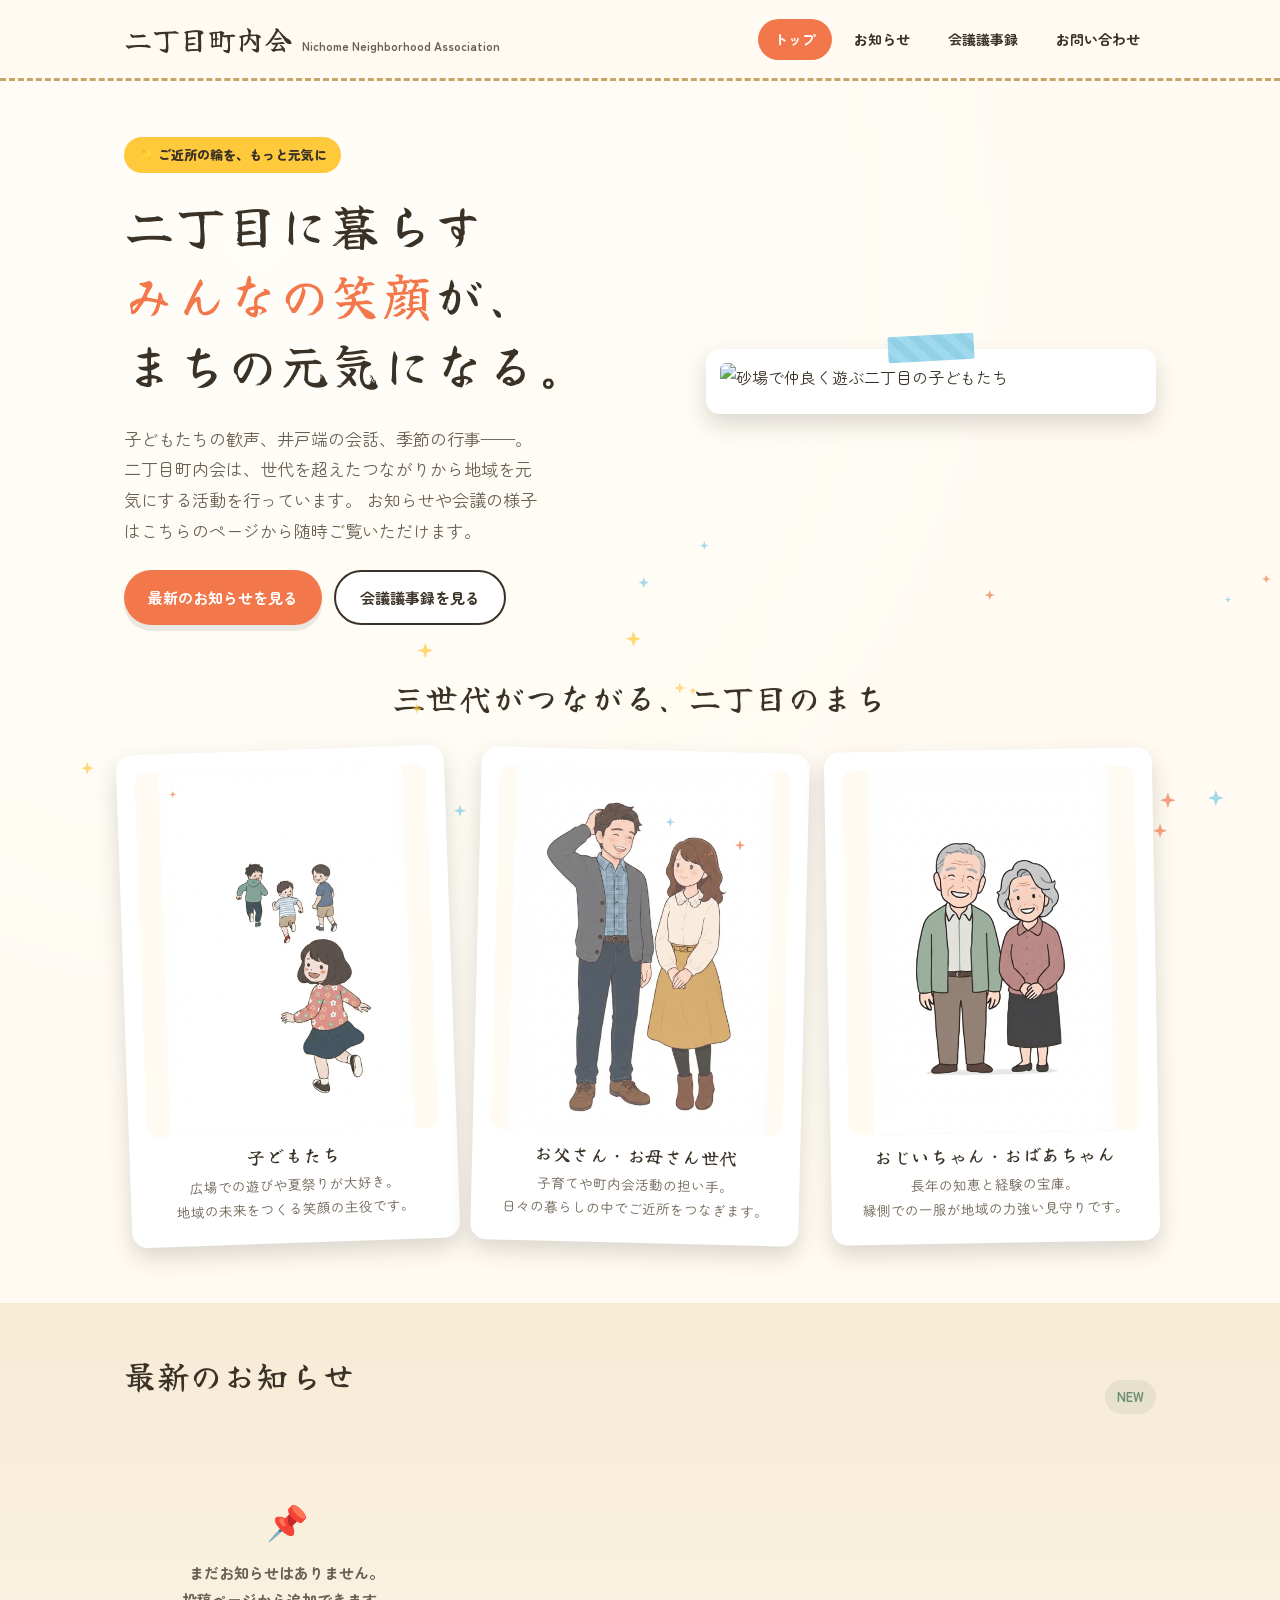
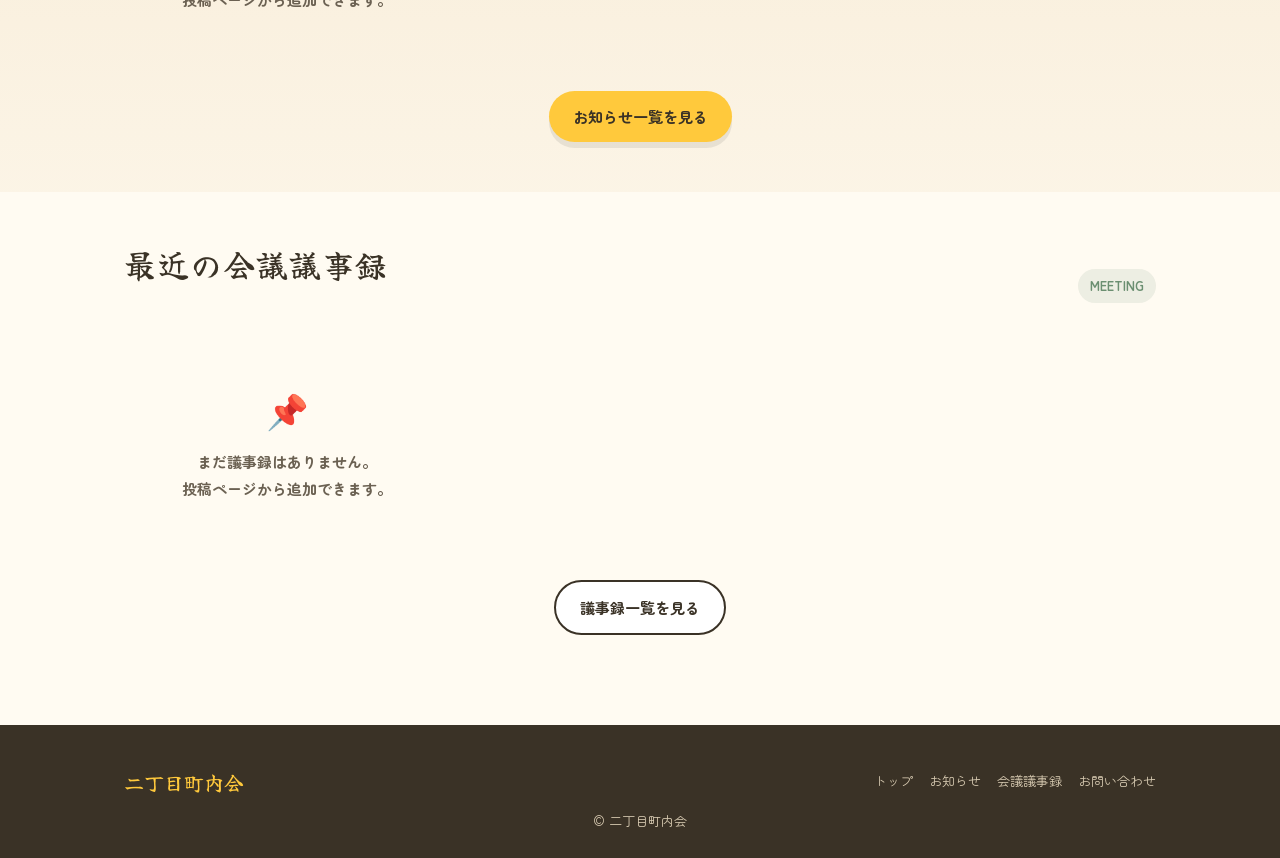
==== commit 72d0001b: "update7" ====
--- a/index.html
+++ b/index.html
@@ -56,19 +56,19 @@
       </div>
       <div class="gen-grid">
         <div class="gen-card">
-          <img class="illust-photo" src="assets/illust-kids.png" alt="元気に遊ぶ子どもたち">
+          <img class="illust-photo" src="assets/children.jpg" alt="元気に遊ぶ子どもたち">
           <h3>子どもたち</h3>
-          <p>広場での遊びや夏祭りが大好き。地域の未来をつくる笑顔の主役です。</p>
+          <p>広場での遊びや夏祭りが大好き。<br>地域の未来をつくる笑顔の主役です。</p>
         </div>
         <div class="gen-card">
-          <img class="illust-photo" src="assets/illust-parents.png" alt="仲の良いお父さん・お母さん世代">
+          <img class="illust-photo" src="assets/papa_mama.jpg" alt="仲の良いお父さん・お母さん世代">
           <h3>お父さん・お母さん世代</h3>
-          <p>子育てや町内会活動の担い手。日々の暮らしの中でご近所をつなぎます。</p>
+          <p>子育てや町内会活動の担い手。<br>日々の暮らしの中でご近所をつなぎます。</p>
         </div>
         <div class="gen-card">
-          <img class="illust-photo" src="assets/illust-grandparents.png" alt="仲の良いおじいちゃん・おばあちゃん世代">
+          <img class="illust-photo" src="assets/jiji_baba.jpg" alt="仲の良いおじいちゃん・おばあちゃん世代">
           <h3>おじいちゃん・おばあちゃん</h3>
-          <p>長年の知恵と経験の宝庫。縁側での一服が地域の見守りにもなっています。</p>
+          <p>長年の知恵と経験の宝庫。<br>縁側での一服が地域の力強い見守りです。</p>
         </div>
       </div>
     </div>
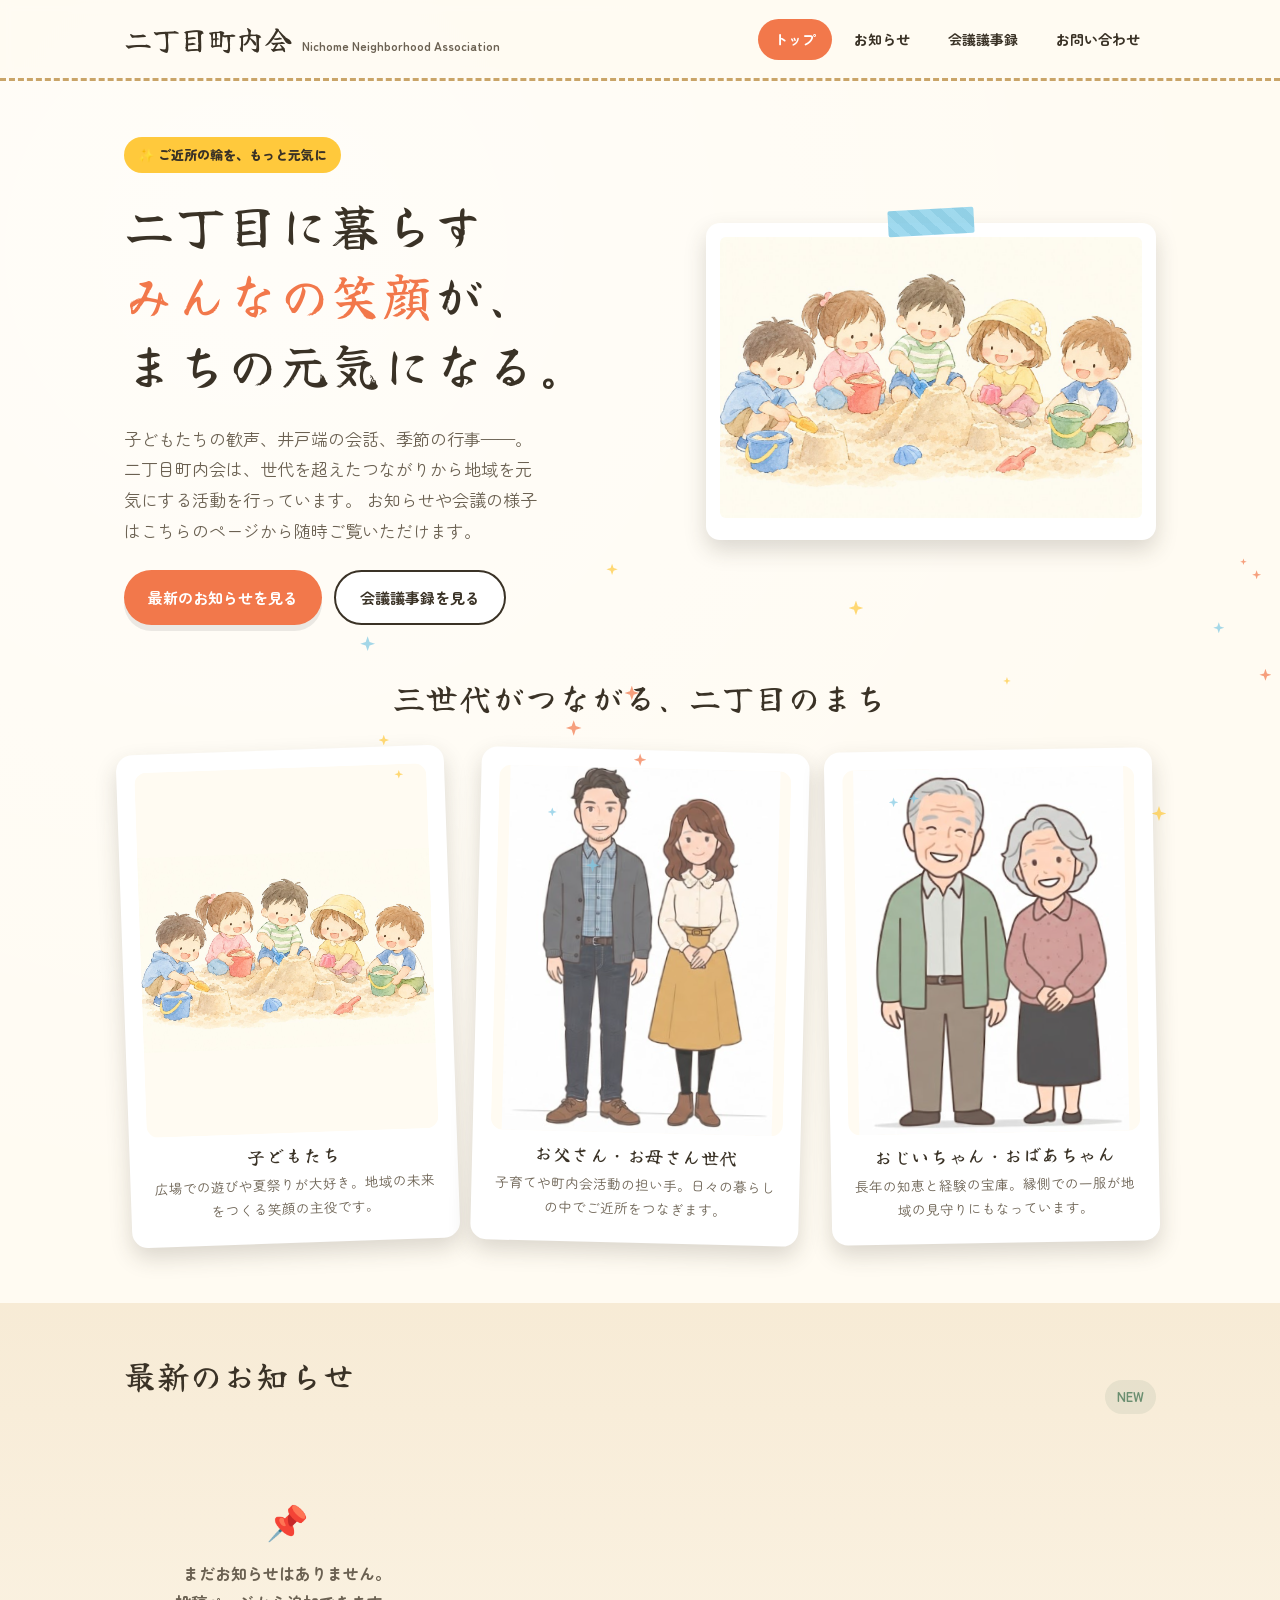
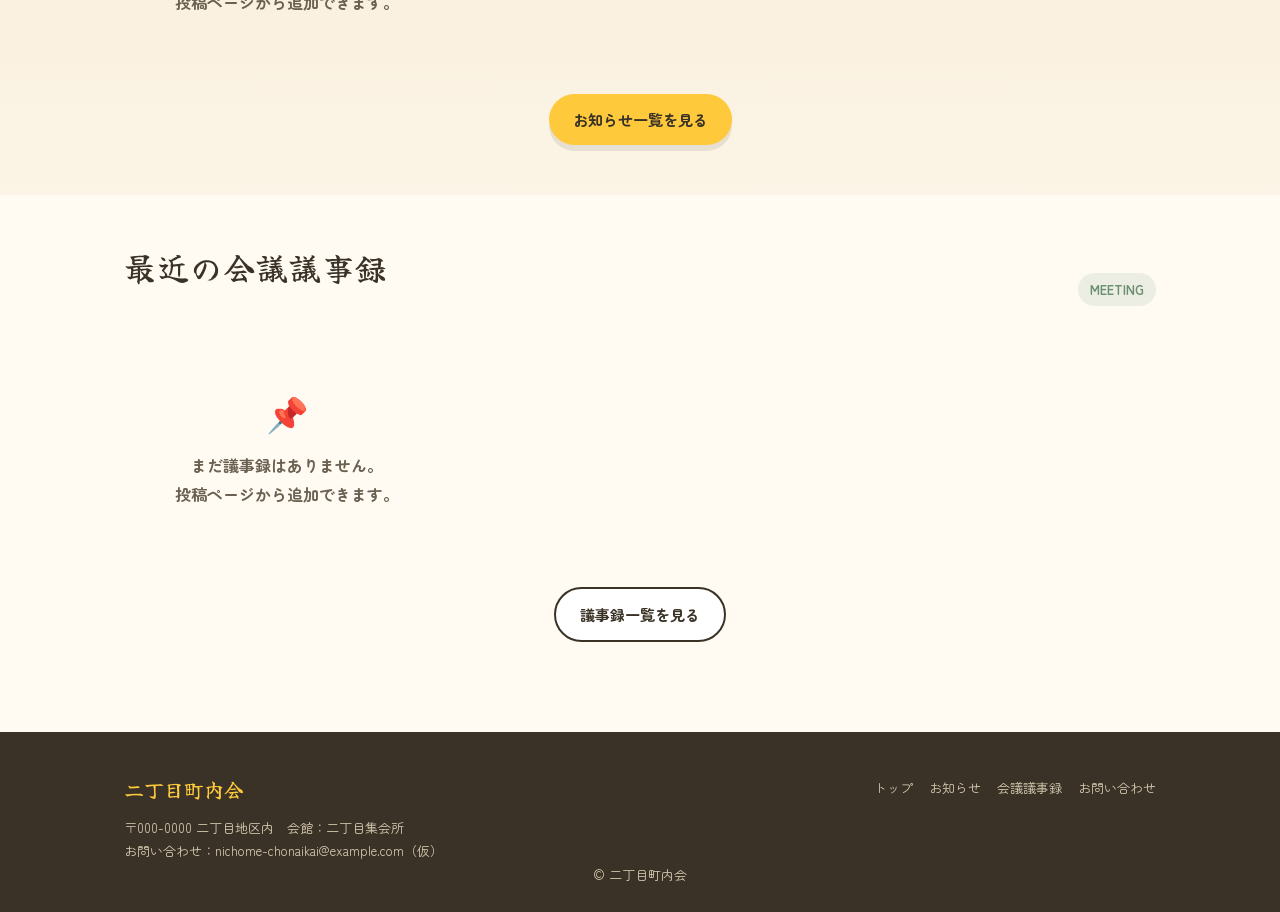
==== commit d26bf642: "update10" ====
--- a/index.html
+++ b/index.html
@@ -43,7 +43,7 @@
       <div class="hero-illust">
         <div class="photo-frame">
           <div class="washi-tape"></div>
-          <img src="assets/illust-kids.png" alt="砂場で仲良く遊ぶ二丁目の子どもたち">
+          <img src="assets/illust-kids.jpg" alt="砂場で仲良く遊ぶ二丁目の子どもたち">
         </div>
       </div>
     </div>
@@ -56,19 +56,19 @@
       </div>
       <div class="gen-grid">
         <div class="gen-card">
-          <img class="illust-photo" src="assets/children.jpg" alt="元気に遊ぶ子どもたち">
+          <img class="illust-photo" src="assets/illust-kids.jpg" alt="元気に遊ぶ子どもたち">
           <h3>子どもたち</h3>
-          <p>広場での遊びや夏祭りが大好き。<br>地域の未来をつくる笑顔の主役です。</p>
+          <p>広場での遊びや夏祭りが大好き。地域の未来をつくる笑顔の主役です。</p>
         </div>
         <div class="gen-card">
-          <img class="illust-photo" src="assets/papa_mama.jpg" alt="仲の良いお父さん・お母さん世代">
+          <img class="illust-photo" src="assets/illust-parents.png" alt="仲の良いお父さん・お母さん世代">
           <h3>お父さん・お母さん世代</h3>
-          <p>子育てや町内会活動の担い手。<br>日々の暮らしの中でご近所をつなぎます。</p>
+          <p>子育てや町内会活動の担い手。日々の暮らしの中でご近所をつなぎます。</p>
         </div>
         <div class="gen-card">
-          <img class="illust-photo" src="assets/jiji_baba.jpg" alt="仲の良いおじいちゃん・おばあちゃん世代">
+          <img class="illust-photo" src="assets/illust-grandparents.png" alt="仲の良いおじいちゃん・おばあちゃん世代">
           <h3>おじいちゃん・おばあちゃん</h3>
-          <p>長年の知恵と経験の宝庫。<br>縁側での一服が地域の力強い見守りです。</p>
+          <p>長年の知恵と経験の宝庫。縁側での一服が地域の見守りにもなっています。</p>
         </div>
       </div>
     </div>
@@ -106,6 +106,8 @@
   <div class="container">
     <div>
       <h4>二丁目町内会</h4>
+      <p>〒000-0000 二丁目地区内　会館：二丁目集会所</p>
+      <p>お問い合わせ：nichome-chonaikai@example.com（仮）</p>
     </div>
     <ul class="footer-links">
       <li><a href="index.html">トップ</a></li>
--- a/css/style.css
+++ b/css/style.css
@@ -401,7 +401,6 @@
   padding:50px 20px;
   color:var(--ink-soft);
   font-weight:700;
-  font-size:15px;
 }
 .empty-note span{ font-size:34px; display:block; margin-bottom:8px; }
 
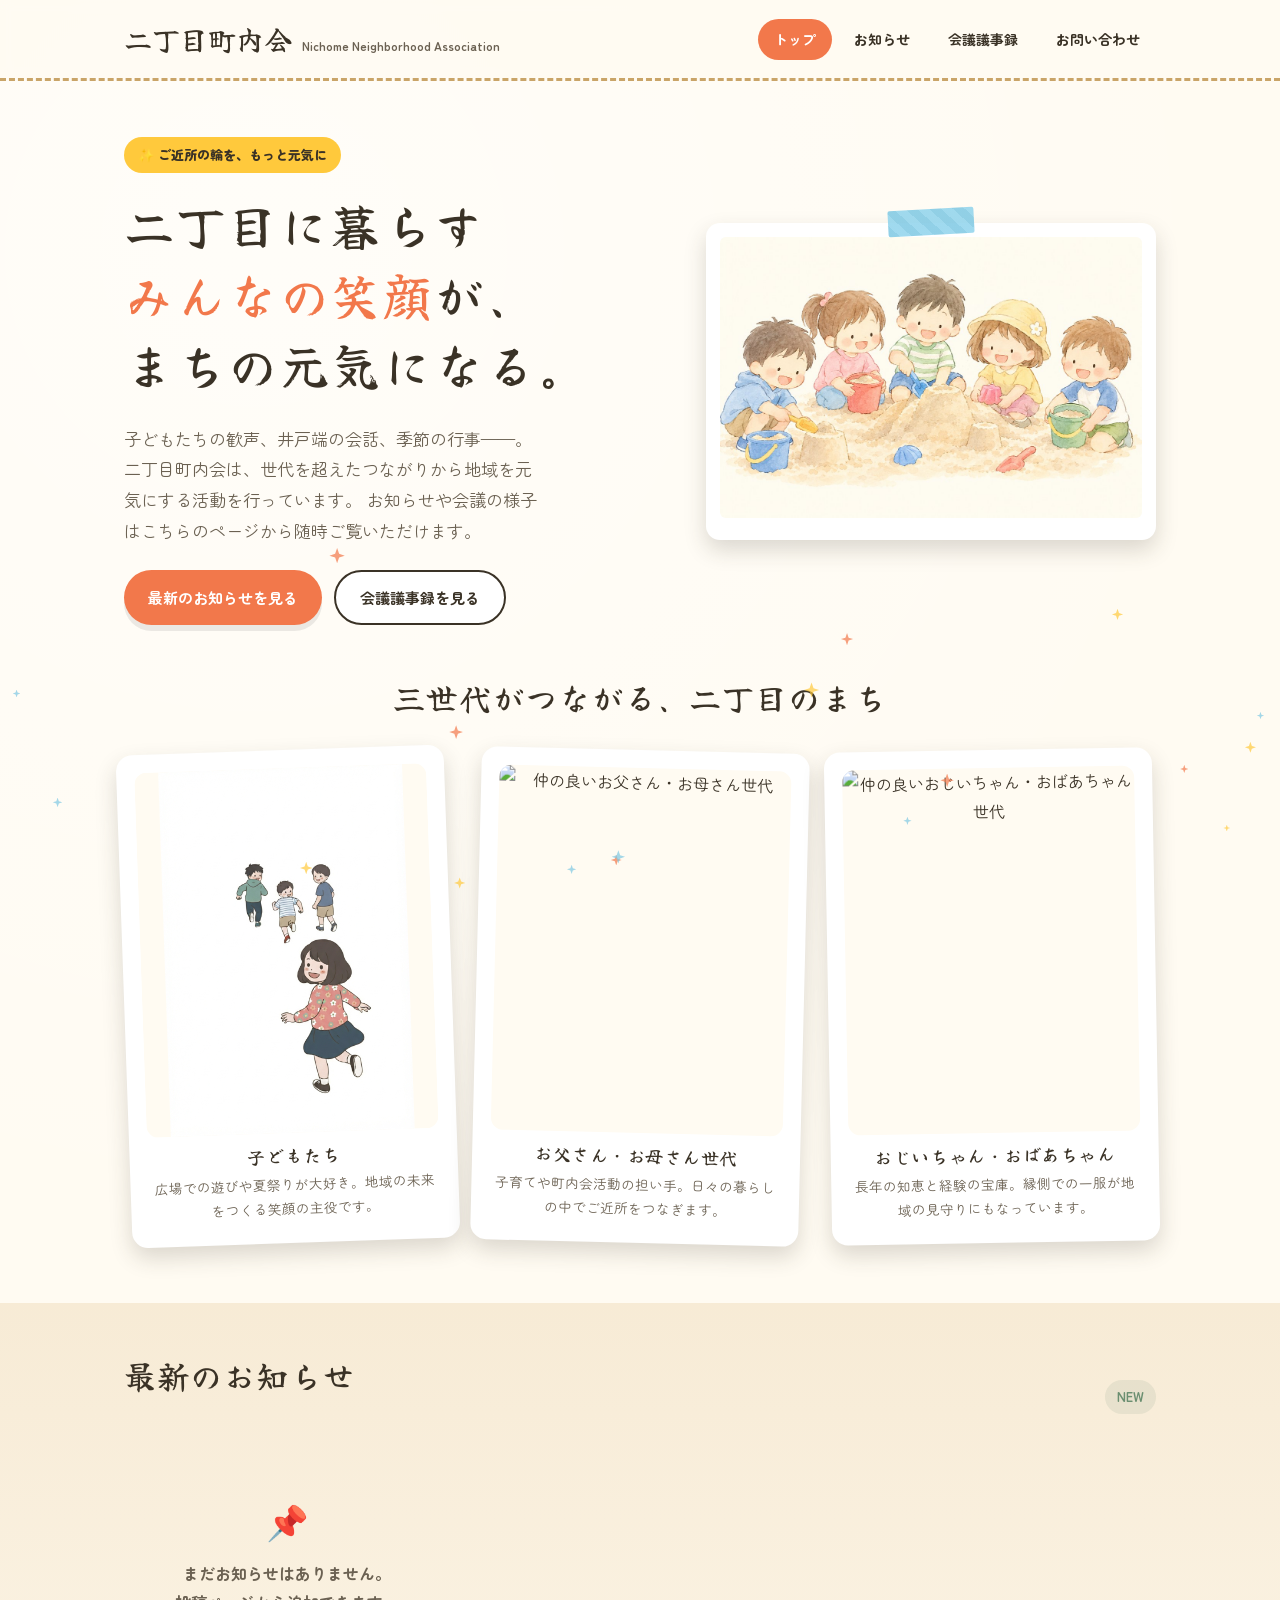
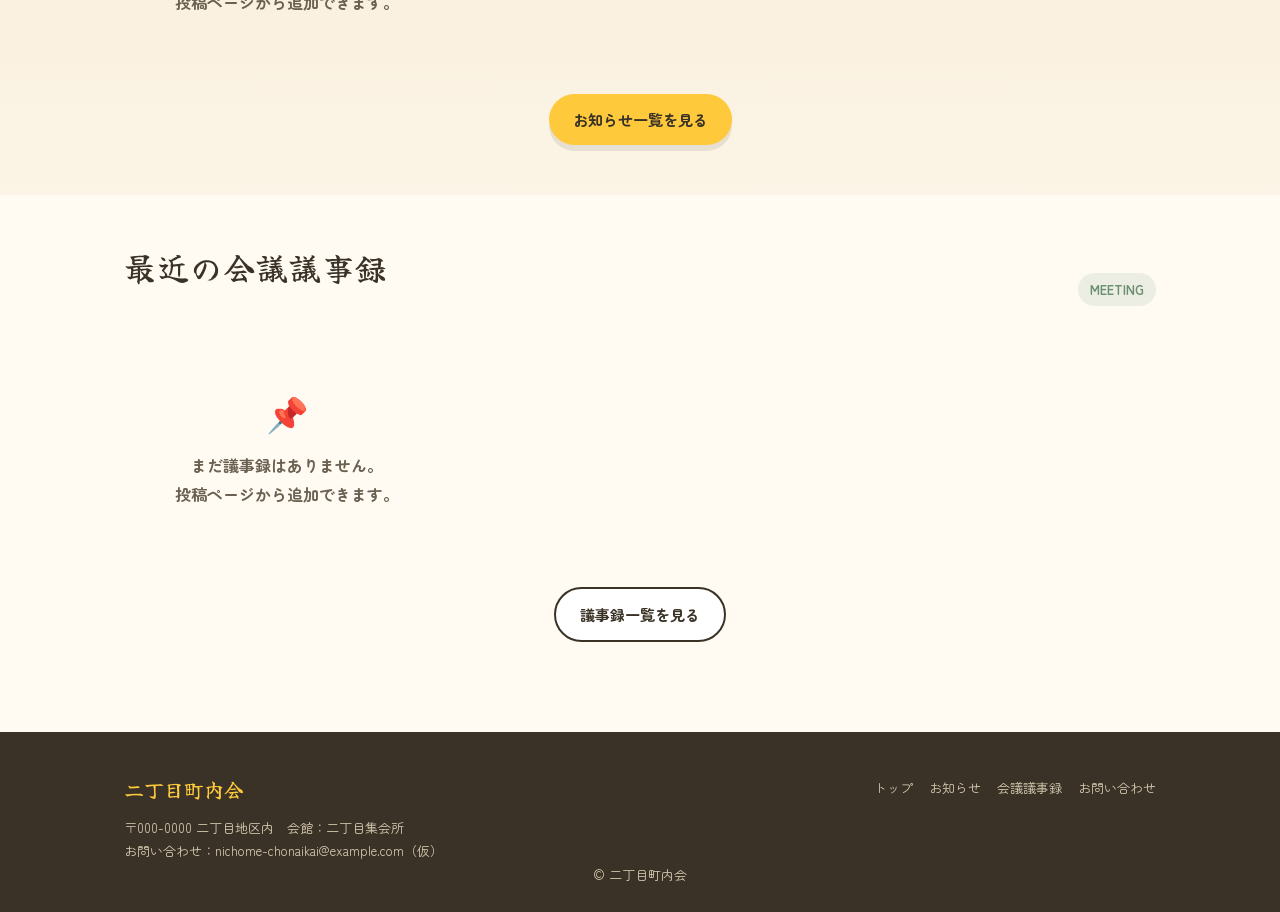
==== commit 2800a6c3: "12" ====
--- a/index.html
+++ b/index.html
@@ -56,7 +56,7 @@
       </div>
       <div class="gen-grid">
         <div class="gen-card">
-          <img class="illust-photo" src="assets/illust-kids.jpg" alt="元気に遊ぶ子どもたち">
+          <img class="illust-photo" src="assets/children.jpg" alt="元気に遊ぶ子どもたち">
           <h3>子どもたち</h3>
           <p>広場での遊びや夏祭りが大好き。地域の未来をつくる笑顔の主役です。</p>
         </div>
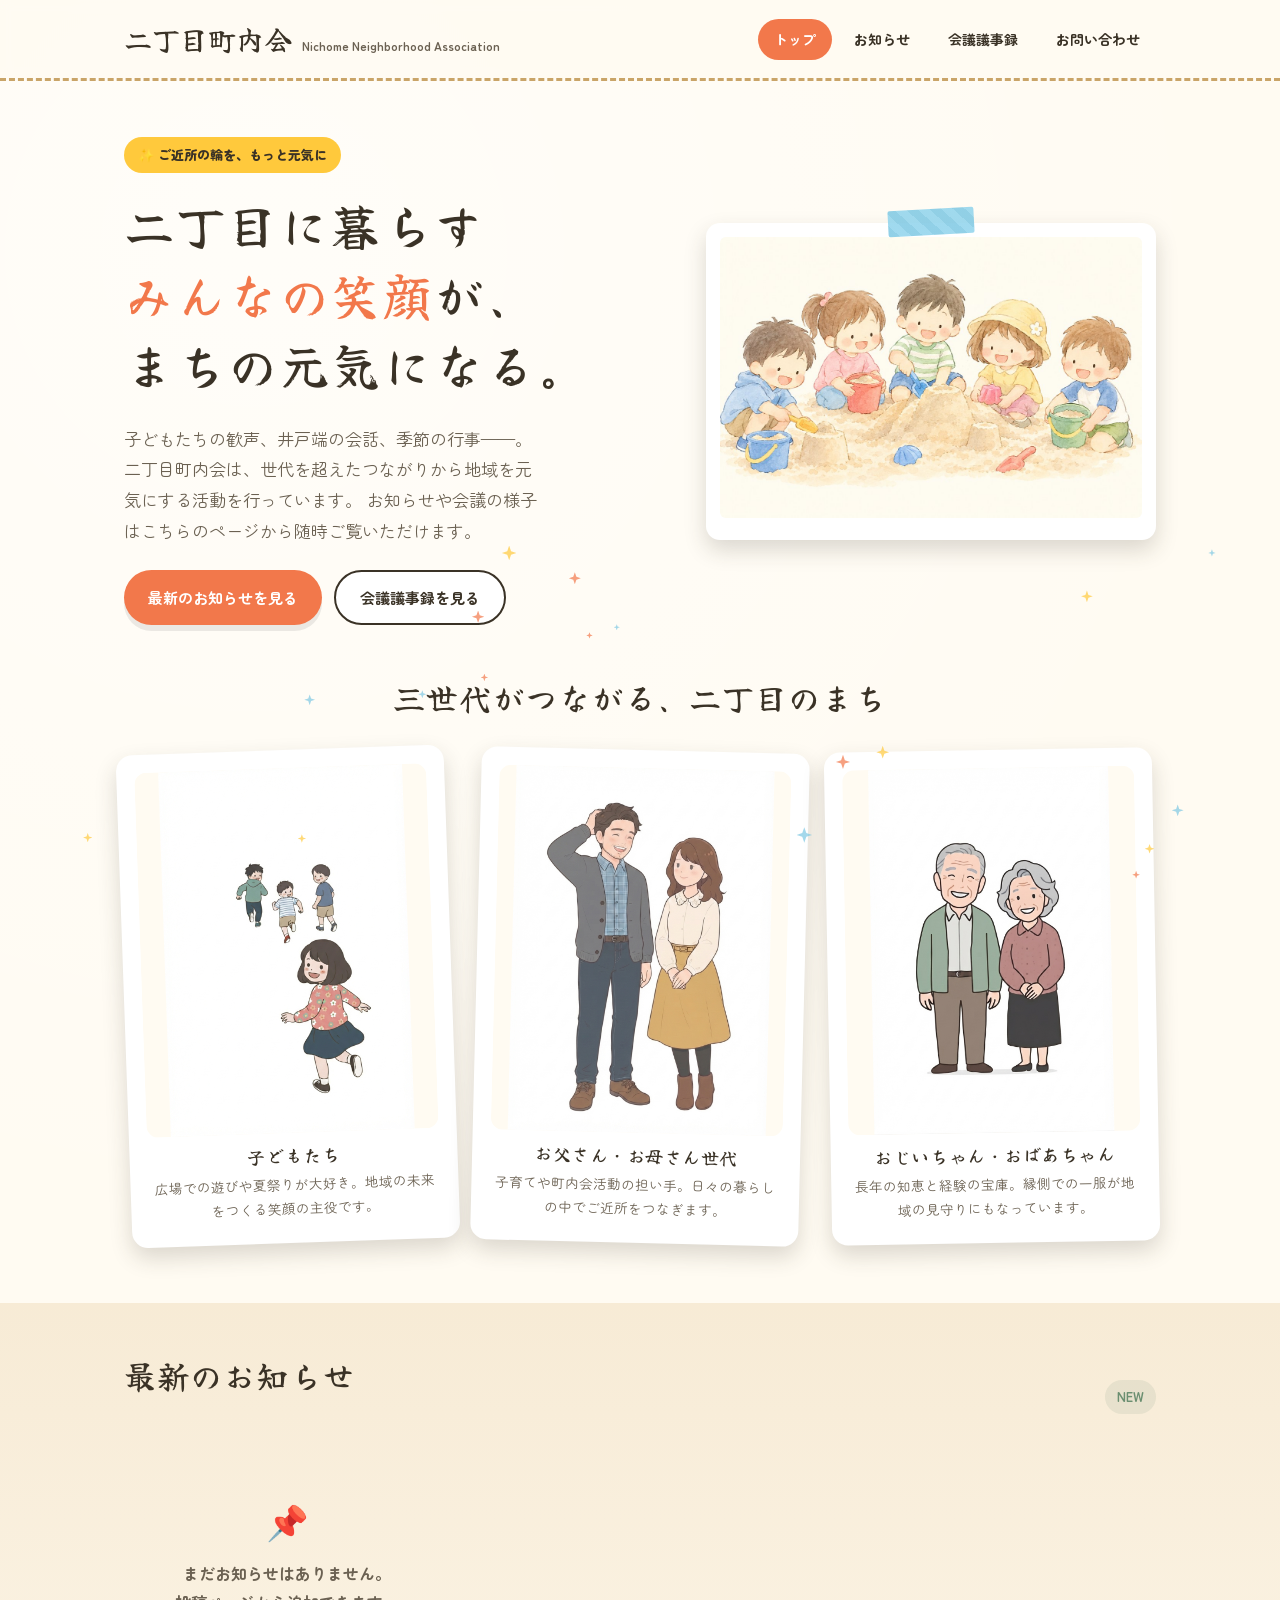
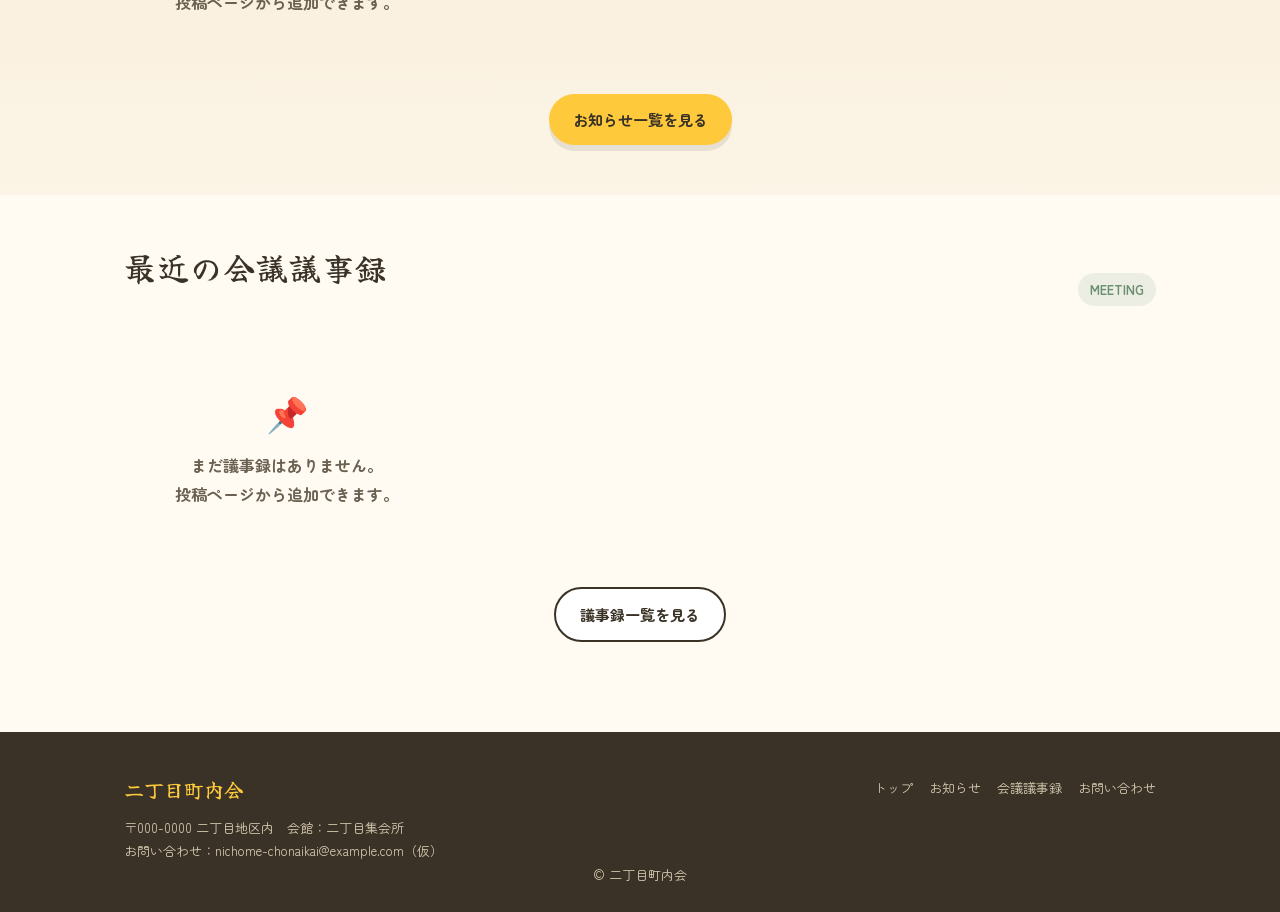
==== commit 64c58eaf: "13" ====
--- a/index.html
+++ b/index.html
@@ -61,12 +61,12 @@
           <p>広場での遊びや夏祭りが大好き。地域の未来をつくる笑顔の主役です。</p>
         </div>
         <div class="gen-card">
-          <img class="illust-photo" src="assets/illust-parents.png" alt="仲の良いお父さん・お母さん世代">
+          <img class="illust-photo" src="assets/papa_mama.jpg" alt="仲の良いお父さん・お母さん世代">
           <h3>お父さん・お母さん世代</h3>
           <p>子育てや町内会活動の担い手。日々の暮らしの中でご近所をつなぎます。</p>
         </div>
         <div class="gen-card">
-          <img class="illust-photo" src="assets/illust-grandparents.png" alt="仲の良いおじいちゃん・おばあちゃん世代">
+          <img class="illust-photo" src="assets/jiji_baba.jpg" alt="仲の良いおじいちゃん・おばあちゃん世代">
           <h3>おじいちゃん・おばあちゃん</h3>
           <p>長年の知恵と経験の宝庫。縁側での一服が地域の見守りにもなっています。</p>
         </div>
